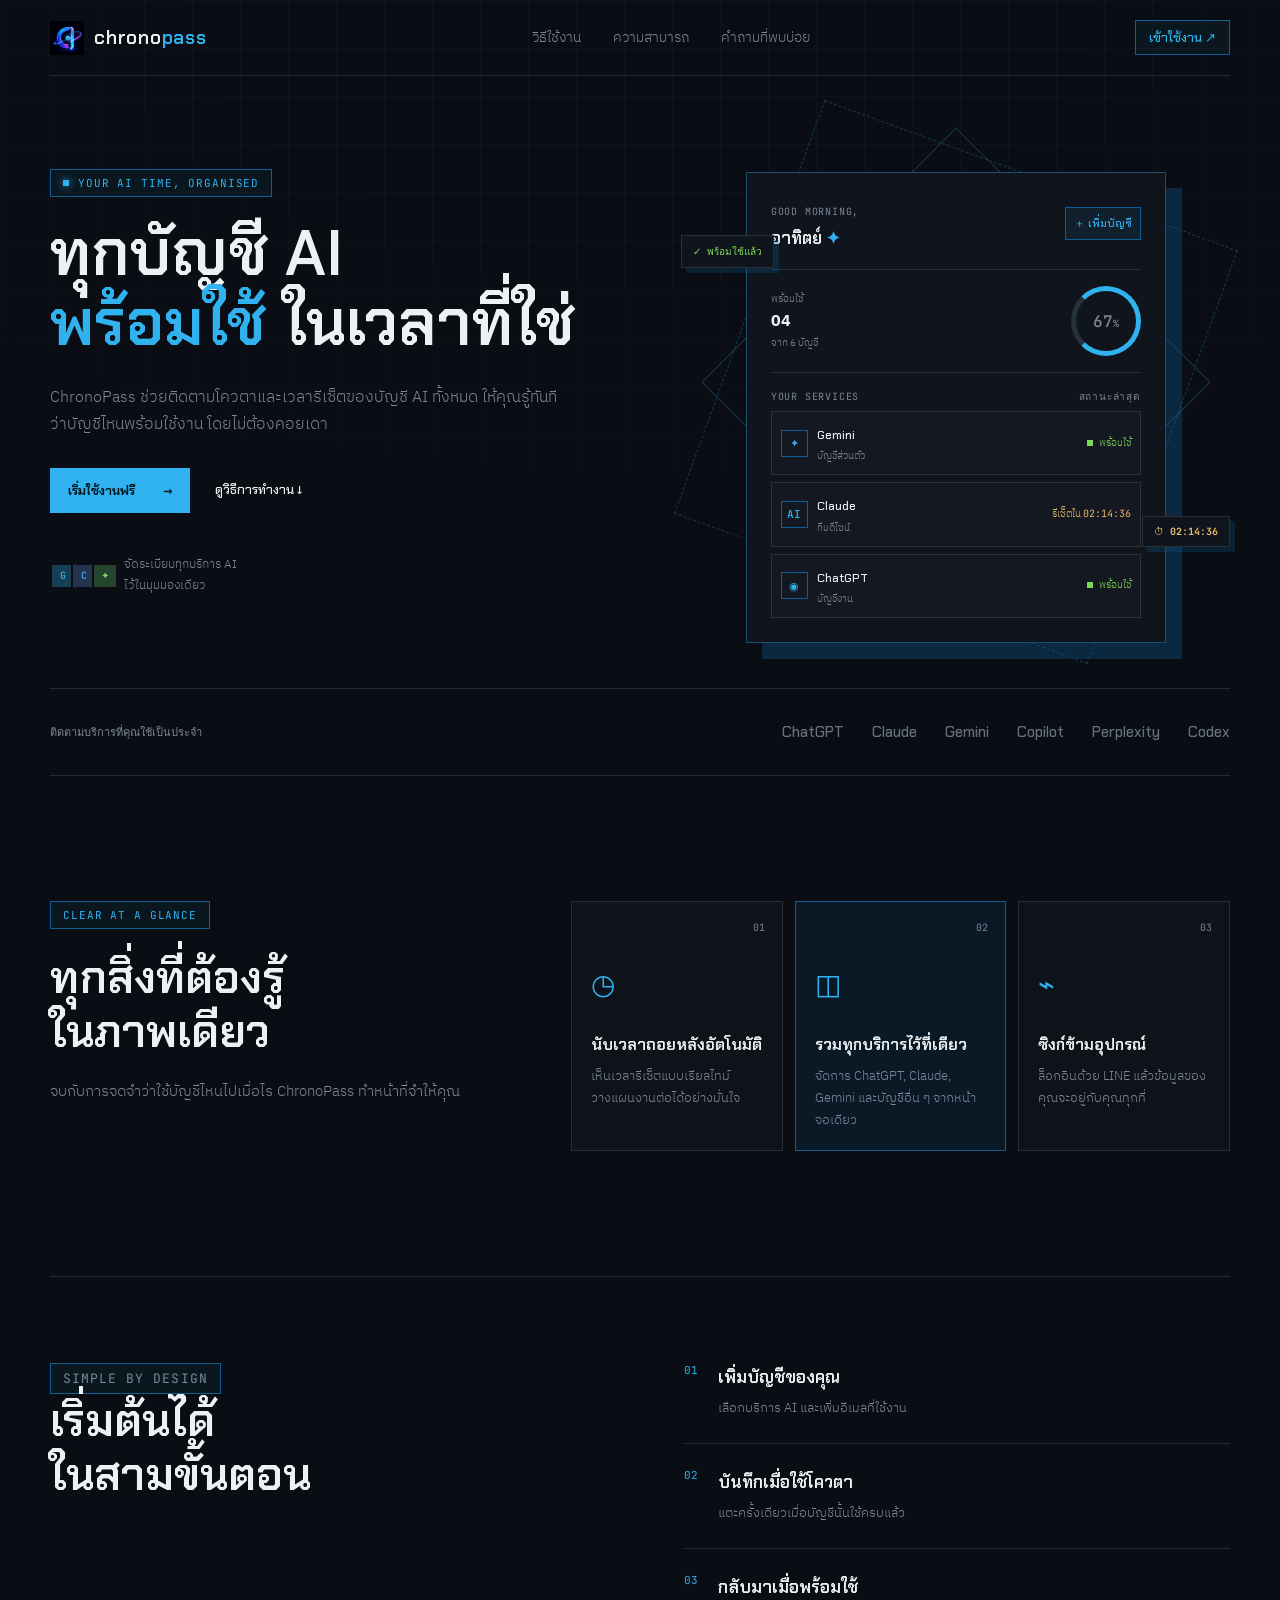
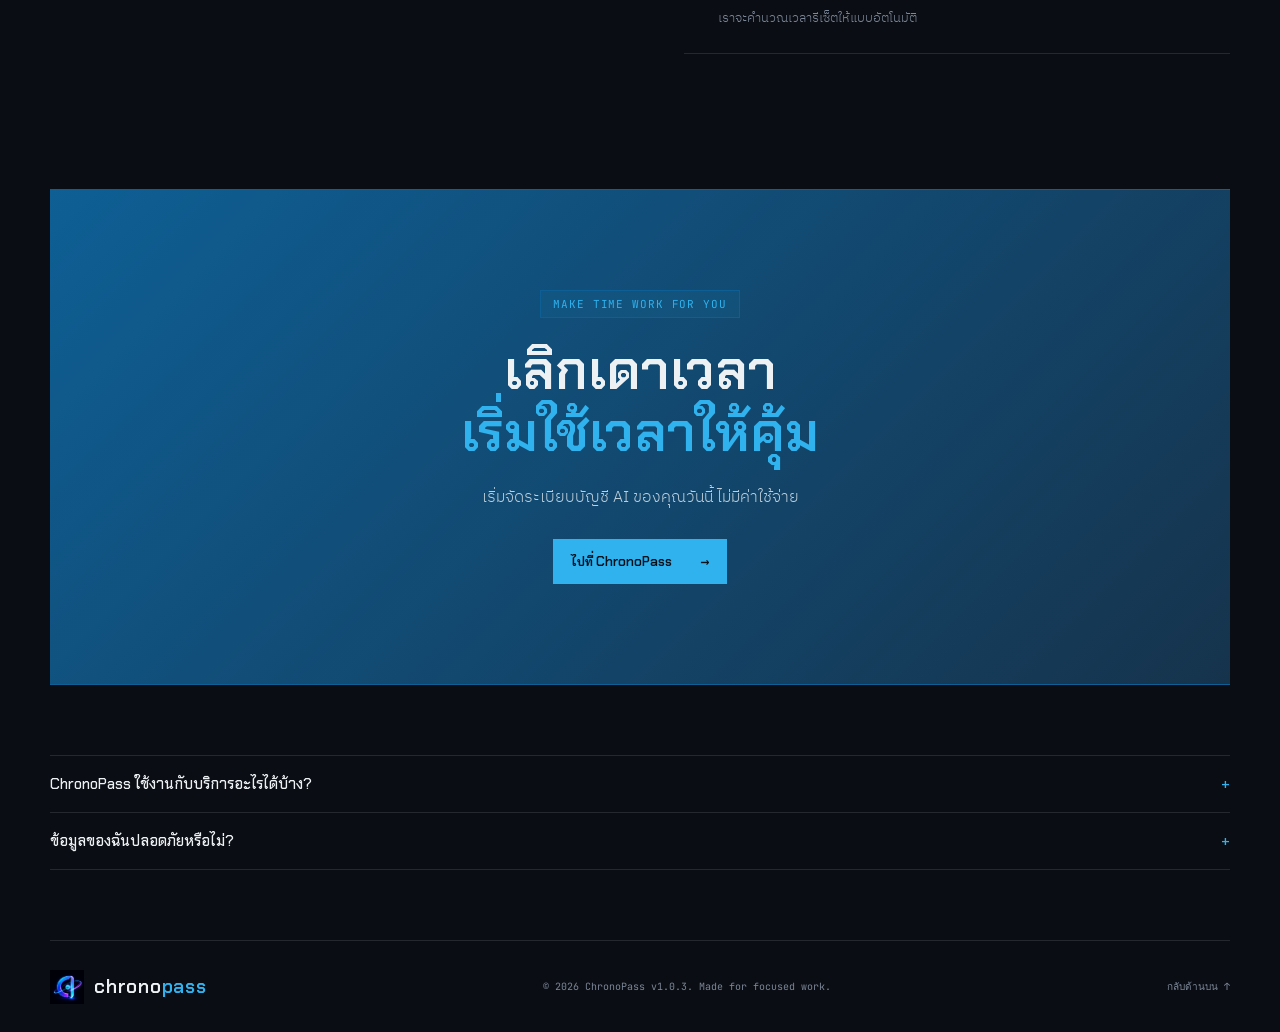
==== index.html @ ab57af37 "v1.0.3" ====
<!doctype html>
<html lang="th">
  <head>
    <meta charset="utf-8" />
    <meta name="viewport" content="width=device-width, initial-scale=1" />
    <meta
      name="description"
      content="ChronoPass — ผู้ช่วยจัดการเวลาพร้อมใช้ของบัญชี AI ทุกบัญชี"
    />
    <title>ChronoPass — ทุกช่วงเวลาที่พร้อมใช้</title>
    <link rel="preconnect" href="https://fonts.googleapis.com" />
    <link rel="preconnect" href="https://fonts.gstatic.com" crossorigin />
    <link
      href="https://fonts.googleapis.com/css2?family=Chakra+Petch:wght@400;500;600;700&family=IBM+Plex+Sans+Thai:wght@300;400;500;600&family=JetBrains+Mono:wght@400;500&display=swap"
      rel="stylesheet"
    />
    <link rel="stylesheet" href="assets/css/landing.css" />
  </head>
  <body>
    <div class="grid-bg"></div>
    <header class="nav container">
      <a class="brand" href="#top" aria-label="ChronoPass home">
        <img
          src="assets/images/Chronopass.png"
          alt=""
          width="34"
          height="34"
          style="object-fit: contain"
        />
        <span>chrono<span>pass</span></span></a
      >
      <nav aria-label="เมนูหลัก">
        <a href="#how-it-works">วิธีใช้งาน</a><a href="#features">ความสามารถ</a
        ><a href="#faq">คำถามที่พบบ่อย</a>
      </nav>
      <a class="nav-cta" href="home.html">เข้าใช้งาน <span>↗</span></a>
    </header>
    <main id="top">
      <section class="hero container">
        <div class="hero-copy">
          <div class="eyebrow">
            <span class="pulse"></span> YOUR AI TIME, ORGANISED
          </div>
          <h1>ทุกบัญชี AI<br /><em>พร้อมใช้</em> ในเวลาที่ใช่</h1>
          <p>
            ChronoPass ช่วยติดตามโควตาและเวลารีเซ็ตของบัญชี AI ทั้งหมด
            ให้คุณรู้ทันทีว่าบัญชีไหนพร้อมใช้งาน โดยไม่ต้องคอยเดา
          </p>
          <div class="hero-actions">
            <a class="button primary-button" href="home.html"
              >เริ่มใช้งานฟรี <span>→</span></a
            ><a class="text-link" href="#how-it-works"
              >ดูวิธีการทำงาน <span>↓</span></a
            >
          </div>
          <div class="trust">
            <div class="avatars"><b>G</b><b>C</b><b>✦</b></div>
            <span>จัดระเบียบทุกบริการ AI<br />ไว้ในมุมมองเดียว</span>
          </div>
        </div>
        <div class="hero-visual" aria-label="ตัวอย่างแดชบอร์ด ChronoPass">
          <div class="orbit orbit-one"></div>
          <div class="orbit orbit-two"></div>
          <div class="dashboard-card">
            <div class="card-top">
              <div>
                <small>GOOD MORNING,</small
                ><strong>อาทิตย์ <span>✦</span></strong>
              </div>
              <button>＋ เพิ่มบัญชี</button>
            </div>
            <div class="overview">
              <div>
                <span>พร้อมใช้</span><b>04</b><small>จาก 6 บัญชี</small>
              </div>
              <div class="ring">
                <span>67<small>%</small></span>
              </div>
            </div>
            <div class="dashboard-label">
              <span>YOUR SERVICES</span><span>สถานะล่าสุด</span>
            </div>
            <div class="service-row ready">
              <div class="service-icon gemini">✦</div>
              <div><b>Gemini</b><small>บัญชีส่วนตัว</small></div>
              <div class="status"><i></i> พร้อมใช้</div>
            </div>
            <div class="service-row waiting">
              <div class="service-icon claude">AI</div>
              <div><b>Claude</b><small>ทีมดีไซน์</small></div>
              <div class="timer">รีเซ็ตใน <b>02:14:36</b></div>
            </div>
            <div class="service-row ready">
              <div class="service-icon chatgpt">◉</div>
              <div><b>ChatGPT</b><small>บัญชีงาน</small></div>
              <div class="status"><i></i> พร้อมใช้</div>
            </div>
          </div>
          <div class="float-tag tag-one"><span>✓</span> พร้อมใช้แล้ว</div>
          <div class="float-tag tag-two">⏱ <b>02:14:36</b></div>
        </div>
      </section>
      <section class="logos container">
        <p>ติดตามบริการที่คุณใช้เป็นประจำ</p>
        <div>
          <span>ChatGPT</span><span>Claude</span><span>Gemini</span
          ><span>Copilot</span><span>Perplexity</span><span>Codex</span>
        </div>
      </section>
      <section class="section container" id="features">
        <div class="section-heading">
          <p class="eyebrow">CLEAR AT A GLANCE</p>
          <h2>ทุกสิ่งที่ต้องรู้<br />ในภาพเดียว</h2>
          <p>
            จบกับการจดจำว่าใช้บัญชีไหนไปเมื่อไร ChronoPass ทำหน้าที่จำให้คุณ
          </p>
        </div>
        <div class="feature-grid">
          <article>
            <span class="feature-number">01</span>
            <div class="feature-icon">◷</div>
            <h3>นับเวลาถอยหลังอัตโนมัติ</h3>
            <p>เห็นเวลารีเซ็ตแบบเรียลไทม์ วางแผนงานต่อได้อย่างมั่นใจ</p>
          </article>
          <article>
            <span class="feature-number">02</span>
            <div class="feature-icon">◫</div>
            <h3>รวมทุกบริการไว้ที่เดียว</h3>
            <p>จัดการ ChatGPT, Claude, Gemini และบัญชีอื่น ๆ จากหน้าจอเดียว</p>
          </article>
          <article>
            <span class="feature-number">03</span>
            <div class="feature-icon">⌁</div>
            <h3>ซิงก์ข้ามอุปกรณ์</h3>
            <p>ล็อกอินด้วย LINE แล้วข้อมูลของคุณจะอยู่กับคุณทุกที่</p>
          </article>
        </div>
      </section>
      <section class="steps container" id="how-it-works">
        <div class="steps-intro">
          <p class="eyebrow">SIMPLE BY DESIGN</p>
          <h2>เริ่มต้นได้<br />ในสามขั้นตอน</h2>
        </div>
        <ol>
          <li>
            <span>01</span>
            <div>
              <h3>เพิ่มบัญชีของคุณ</h3>
              <p>เลือกบริการ AI และเพิ่มอีเมลที่ใช้งาน</p>
            </div>
          </li>
          <li>
            <span>02</span>
            <div>
              <h3>บันทึกเมื่อใช้โควตา</h3>
              <p>แตะครั้งเดียวเมื่อบัญชีนั้นใช้ครบแล้ว</p>
            </div>
          </li>
          <li>
            <span>03</span>
            <div>
              <h3>กลับมาเมื่อพร้อมใช้</h3>
              <p>เราจะคำนวณเวลารีเซ็ตให้แบบอัตโนมัติ</p>
            </div>
          </li>
        </ol>
      </section>
      <section class="closing container">
        <p class="eyebrow">MAKE TIME WORK FOR YOU</p>
        <h2>เลิกเดาเวลา<br /><em>เริ่มใช้เวลาให้คุ้ม</em></h2>
        <p>เริ่มจัดระเบียบบัญชี AI ของคุณวันนี้ ไม่มีค่าใช้จ่าย</p>
        <a class="button primary-button" href="home.html"
          >ไปที่ ChronoPass <span>→</span></a
        >
      </section>
      <section class="faq container" id="faq">
        <details>
          <summary>
            ChronoPass ใช้งานกับบริการอะไรได้บ้าง?<span>+</span>
          </summary>
          <p>
            รองรับ ChatGPT, Claude, Gemini, GitHub Copilot, Perplexity และ Codex
            โดยเริ่มเพิ่มบัญชีได้ทันทีจากแดชบอร์ด
          </p>
        </details>
        <details>
          <summary>ข้อมูลของฉันปลอดภัยหรือไม่?<span>+</span></summary>
          <p>
            ความปลอดภัยของข้อมูลผู้ใช้ ChronoPass
            ให้ความสำคัญกับความเป็นส่วนตัวของคุณเป็นอันดับแรก
            เราไม่บันทึกหรือเข้าถึงรหัสผ่านใดๆ ของคุณทั้งสิ้น
            ระบบจะทำการจัดเก็บเพียงข้อมูลบัญชีและสถานะการใช้งานที่จำเป็นสำหรับการคำนวณเวลารีเซ็ตเท่านั้น
            เพื่อความปลอดภัยสูงสุดของผู้ใช้งาน
          </p>
        </details>
      </section>
    </main>
    <footer class="container">
      <a class="brand" href="#top"
        ><img
          src="assets/images/Chronopass.png"
          alt=""
          width="34"
          height="34"
          style="object-fit: contain"
        /><span>chrono<span>pass</span></span></a
      >
      <p>© 2026 ChronoPass v1.0.3. Made for focused work.</p>
      <a href="#top">กลับด้านบน ↑</a>
    </footer>
    <script src="assets/js/landing.js"></script>
  </body>
</html>
---- assets/css/landing.css ----
:root {
  --bg: #0a0d13;
  --raised: #10141c;
  --blue: #2fb2ee;
  --blue-deep: #0e5f95;
  --ink: #eef1f4;
  --muted: #7c8798;
  --line: rgba(201, 211, 220, 0.14);
  --green: #7ed957;
}
* {
  box-sizing: border-box;
}
html {
  scroll-behavior: smooth;
}
body {
  margin: 0;
  background: var(--bg);
  color: var(--ink);
  font:
    300 16px/1.7 "IBM Plex Sans Thai",
    sans-serif;
  overflow-x: hidden;
}
a {
  color: inherit;
  text-decoration: none;
}
.container {
  width: min(1180px, calc(100% - 64px));
  margin: auto;
  position: relative;
  z-index: 1;
}
.grid-bg {
  position: fixed;
  inset: 0;
  z-index: 0;
  pointer-events: none;
  background-image:
    linear-gradient(rgba(201, 211, 220, 0.035) 1px, transparent 1px),
    linear-gradient(90deg, rgba(201, 211, 220, 0.035) 1px, transparent 1px);
  background-size: 48px 48px;
  mask-image: radial-gradient(
    ellipse 80% 60% at 50% 0%,
    #000 40%,
    transparent 100%
  );
}
.nav {
  height: 76px;
  display: flex;
  align-items: center;
  justify-content: space-between;
  border-bottom: 1px solid var(--line);
  z-index: 2;
}
.brand {
  display: flex;
  align-items: center;
  gap: 10px;
  font: 600 19px "Chakra Petch";
  letter-spacing: 0.04em;
}
.brand > span:last-child span {
  color: var(--blue);
}
.brand-mark {
  width: 30px;
  height: 30px;
  border: 1px solid var(--blue);
  display: flex;
  align-items: center;
  justify-content: center;
  gap: 3px;
}
.brand-mark i {
  width: 3px;
  height: 10px;
  background: var(--blue);
}
.brand-mark i:nth-child(2) {
  height: 17px;
}
.brand-mark i:nth-child(3) {
  height: 7px;
}
.nav nav {
  display: flex;
  gap: 32px;
}
.nav nav a {
  color: var(--muted);
  font-size: 14px;
}
.nav nav a:hover {
  color: var(--ink);
}
.nav-cta {
  border: 1px solid var(--blue-deep);
  padding: 8px 13px;
  color: var(--blue);
  font: 500 13px "Chakra Petch";
  background: rgba(47, 178, 238, 0.06);
}
.hero {
  min-height: 600px;
  display: grid;
  grid-template-columns: 1fr 0.96fr;
  gap: 60px;
  align-items: center;
  padding: 92px 0;
}
.eyebrow {
  display: inline-flex;
  gap: 9px;
  align-items: center;
  color: var(--blue);
  border: 1px solid var(--blue-deep);
  background: rgba(47, 178, 238, 0.06);
  padding: 6px 12px;
  margin: 0 0 22px;
  font: 400 11px "JetBrains Mono";
  letter-spacing: 0.08em;
}
.pulse {
  width: 6px;
  height: 6px;
  background: var(--blue);
  box-shadow: 0 0 8px var(--blue);
}
h1,
h2,
h3 {
  font-family: "Chakra Petch";
  font-weight: 600;
}
.hero h1 {
  font-size: clamp(40px, 5vw, 64px);
  line-height: 1.1;
  margin: 0;
}
.hero h1 em,
.closing h2 em {
  font-style: normal;
  color: var(--blue);
}
.hero-copy > p {
  max-width: 510px;
  color: var(--muted);
  margin: 24px 0 30px;
}
.hero-actions {
  display: flex;
  gap: 25px;
  align-items: center;
}
.button {
  display: inline-flex;
  gap: 28px;
  align-items: center;
  padding: 13px 17px;
  border: 1px solid var(--blue);
  background: var(--blue);
  color: #04121c;
  font: 600 13px "Chakra Petch";
}
.text-link {
  border-bottom: 1px solid var(--steel);
  padding-bottom: 2px;
  font: 500 13px "Chakra Petch";
}
.trust {
  display: flex;
  gap: 11px;
  align-items: center;
  margin-top: 42px;
  color: var(--muted);
  font-size: 12px;
}
.avatars {
  display: flex;
}
.avatars b {
  display: grid;
  place-items: center;
  width: 26px;
  height: 26px;
  margin-right: -5px;
  border: 2px solid var(--bg);
  background: #173e52;
  color: var(--blue);
  font: 500 10px "JetBrains Mono";
}
.avatars b:nth-child(2) {
  background: #24334e;
}
.avatars b:nth-child(3) {
  background: #24442d;
  color: var(--green);
}
.hero-visual {
  position: relative;
  height: 420px;
  display: grid;
  place-items: center;
}
.dashboard-card {
  position: relative;
  z-index: 2;
  width: min(420px, 95%);
  padding: 24px;
  background: var(--raised);
  border: 1px solid rgba(47, 178, 238, 0.38);
  box-shadow: 16px 16px 0 rgba(14, 95, 149, 0.35);
}
.card-top,
.overview,
.dashboard-label {
  display: flex;
  justify-content: space-between;
  align-items: center;
}
.card-top small,
.dashboard-label {
  font: 400 10px "JetBrains Mono";
  letter-spacing: 0.08em;
  color: var(--muted);
}
.card-top strong {
  display: block;
  margin-top: 3px;
  font: 600 17px "Chakra Petch";
}
.card-top strong span {
  color: var(--blue);
}
.card-top button {
  border: 1px solid var(--blue-deep);
  background: rgba(47, 178, 238, 0.08);
  color: var(--blue);
  padding: 8px;
  font: 500 11px "Chakra Petch";
}
.overview {
  border-top: 1px solid var(--line);
  border-bottom: 1px solid var(--line);
  margin: 20px 0 16px;
  padding: 16px 0;
}
.overview span,
.overview small,
.service-row small {
  display: block;
  color: var(--muted);
  font-size: 10px;
}
.overview > b {
  font: 600 43px/1 "Chakra Petch";
  color: var(--blue);
}
.ring {
  display: grid;
  place-items: center;
  width: 70px;
  height: 70px;
  border: 5px solid var(--blue);
  border-left-color: #26313e;
  border-radius: 50%;
}
.ring span {
  font: 500 16px "JetBrains Mono";
}
.ring small {
  display: inline;
}
.service-row {
  display: grid;
  grid-template-columns: 28px 1fr auto;
  gap: 8px;
  align-items: center;
  padding: 9px;
  margin-top: 7px;
  border: 1px solid var(--line);
  background: rgba(255, 255, 255, 0.015);
}
.service-row b {
  font: 500 12px "Chakra Petch";
}
.service-icon {
  display: grid;
  place-items: center;
  width: 27px;
  height: 27px;
  border: 1px solid var(--blue-deep);
  color: var(--blue);
  font: 500 11px "JetBrains Mono";
}
.status,
.timer {
  font-size: 10px;
  color: var(--green);
}
.status i {
  display: inline-block;
  width: 6px;
  height: 6px;
  margin-right: 4px;
  background: var(--green);
}
.timer {
  color: #e7bb6b;
}
.timer b {
  font: 400 10px "JetBrains Mono";
}
.orbit {
  position: absolute;
  width: 360px;
  height: 360px;
  border: 1px solid rgba(47, 178, 238, 0.28);
  z-index: 1;
}
.orbit-one {
  transform: rotate(45deg);
}
.orbit-two {
  width: 440px;
  height: 440px;
  border-style: dashed;
  transform: rotate(20deg);
}
.float-tag {
  position: absolute;
  z-index: 3;
  padding: 8px 11px;
  border: 1px solid var(--line);
  background: var(--raised);
  box-shadow: 5px 5px 0 rgba(14, 95, 149, 0.25);
  font: 400 10px "JetBrains Mono";
}
.tag-one {
  top: 63px;
  left: 0;
  color: var(--green);
}
.tag-two {
  right: 0;
  bottom: 45px;
  color: #e7bb6b;
}
.logos {
  display: flex;
  justify-content: space-between;
  align-items: center;
  border-top: 1px solid var(--line);
  border-bottom: 1px solid var(--line);
  padding: 23px 0;
}
.logos p {
  font: 400 11px "JetBrains Mono";
  color: var(--muted);
}
.logos div {
  display: flex;
  gap: 28px;
}
.logos span {
  font: 500 15px "Chakra Petch";
  color: #657181;
}
.section {
  display: grid;
  grid-template-columns: 0.8fr 1.2fr;
  gap: 82px;
  padding: 125px 0;
}
.section-heading h2,
.steps h2 {
  font-size: 45px;
  line-height: 1.2;
  margin: 0;
}
.section-heading > p:last-child {
  margin-top: 20px;
  color: var(--muted);
  font-size: 15px;
}
.feature-grid {
  display: grid;
  grid-template-columns: repeat(3, 1fr);
  gap: 12px;
}
.feature-grid article {
  position: relative;
  min-height: 245px;
  padding: 19px;
  border: 1px solid var(--line);
  background: rgba(16, 20, 28, 0.75);
}
.feature-grid article:nth-child(2) {
  border-color: var(--blue-deep);
  background: rgba(14, 95, 149, 0.15);
}
.feature-number {
  position: absolute;
  right: 17px;
  color: var(--muted);
  font: 400 10px "JetBrains Mono";
}
.feature-icon {
  margin-top: 42px;
  color: var(--blue);
  font-size: 28px;
}
.feature-grid h3 {
  margin: 20px 0 7px;
  font-size: 16px;
}
.feature-grid p,
.steps p {
  margin: 0;
  color: var(--muted);
  font-size: 13px;
}
.steps {
  display: grid;
  grid-template-columns: 1fr 1fr;
  gap: 88px;
  border-top: 1px solid var(--line);
  padding: 86px 0;
}
.steps ol {
  list-style: none;
  margin: 0;
  padding: 0;
}
.steps li {
  display: flex;
  gap: 20px;
  border-bottom: 1px solid var(--line);
  padding-bottom: 24px;
  margin-bottom: 24px;
}
.steps li > span {
  color: var(--blue);
  font: 400 11px "JetBrains Mono";
}
.steps h3 {
  margin: 0 0 5px;
  font-size: 17px;
}
.closing {
  margin-top: 25px;
  padding: 100px 20px;
  text-align: center;
  background: linear-gradient(135deg, #0e5f95, #16334c);
  border-block: 1px solid var(--blue-deep);
}
.closing .eyebrow {
  justify-content: center;
}
.closing h2 {
  margin: 0;
  font-size: 54px;
  line-height: 1.15;
}
.closing > p:not(.eyebrow) {
  margin: 20px 0 28px;
  color: #bdcfdb;
}
.faq {
  padding: 70px 0;
}
.faq details {
  border-top: 1px solid var(--line);
  padding: 18px 0;
}
.faq details:last-child {
  border-bottom: 1px solid var(--line);
}
.faq summary {
  display: flex;
  justify-content: space-between;
  cursor: pointer;
  list-style: none;
  font: 500 15px "Chakra Petch";
}
.faq summary span {
  color: var(--blue);
}
.faq details p {
  max-width: 680px;
  color: var(--muted);
  font-size: 14px;
}
footer {
  position: relative;
  z-index: 1;
  display: flex;
  justify-content: space-between;
  align-items: center;
  min-height: 92px;
  border-top: 1px solid var(--line);
}
footer p,
footer > a:last-child {
  color: var(--muted);
  font: 400 10px "JetBrains Mono";
}
@media (max-width: 800px) {
  .container {
    width: min(100% - 40px, 600px);
  }
  .nav {
    height: 68px;
  }
  .nav nav {
    display: none;
  }
  .hero {
    grid-template-columns: 1fr;
    gap: 34px;
    padding: 64px 0 44px;
  }
  .hero-visual {
    height: 380px;
  }
  .orbit-two {
    width: 380px;
    height: 380px;
  }
  .logos {
    display: block;
  }
  .logos div {
    flex-wrap: wrap;
    gap: 9px 20px;
  }
  .section,
  .steps {
    grid-template-columns: 1fr;
    gap: 36px;
    padding: 75px 0;
  }
  .feature-grid {
    grid-template-columns: 1fr;
  }
  .feature-grid article {
    min-height: 180px;
  }
  .feature-icon {
    margin-top: 18px;
  }
  .closing {
    padding: 74px 20px;
  }
  .closing h2 {
    font-size: 42px;
  }
  footer {
    align-items: flex-start;
    flex-wrap: wrap;
    gap: 15px;
    padding: 25px 0;
  }
}
@media (max-width: 400px) {
  .hero h1 {
    font-size: 40px;
  }
  .hero-visual {
    height: 340px;
  }
  .orbit {
    width: 295px;
    height: 295px;
  }
  .orbit-two {
    width: 340px;
    height: 340px;
  }
  .dashboard-card {
    padding: 15px;
  }
  .timer {
    display: none;
  }
}
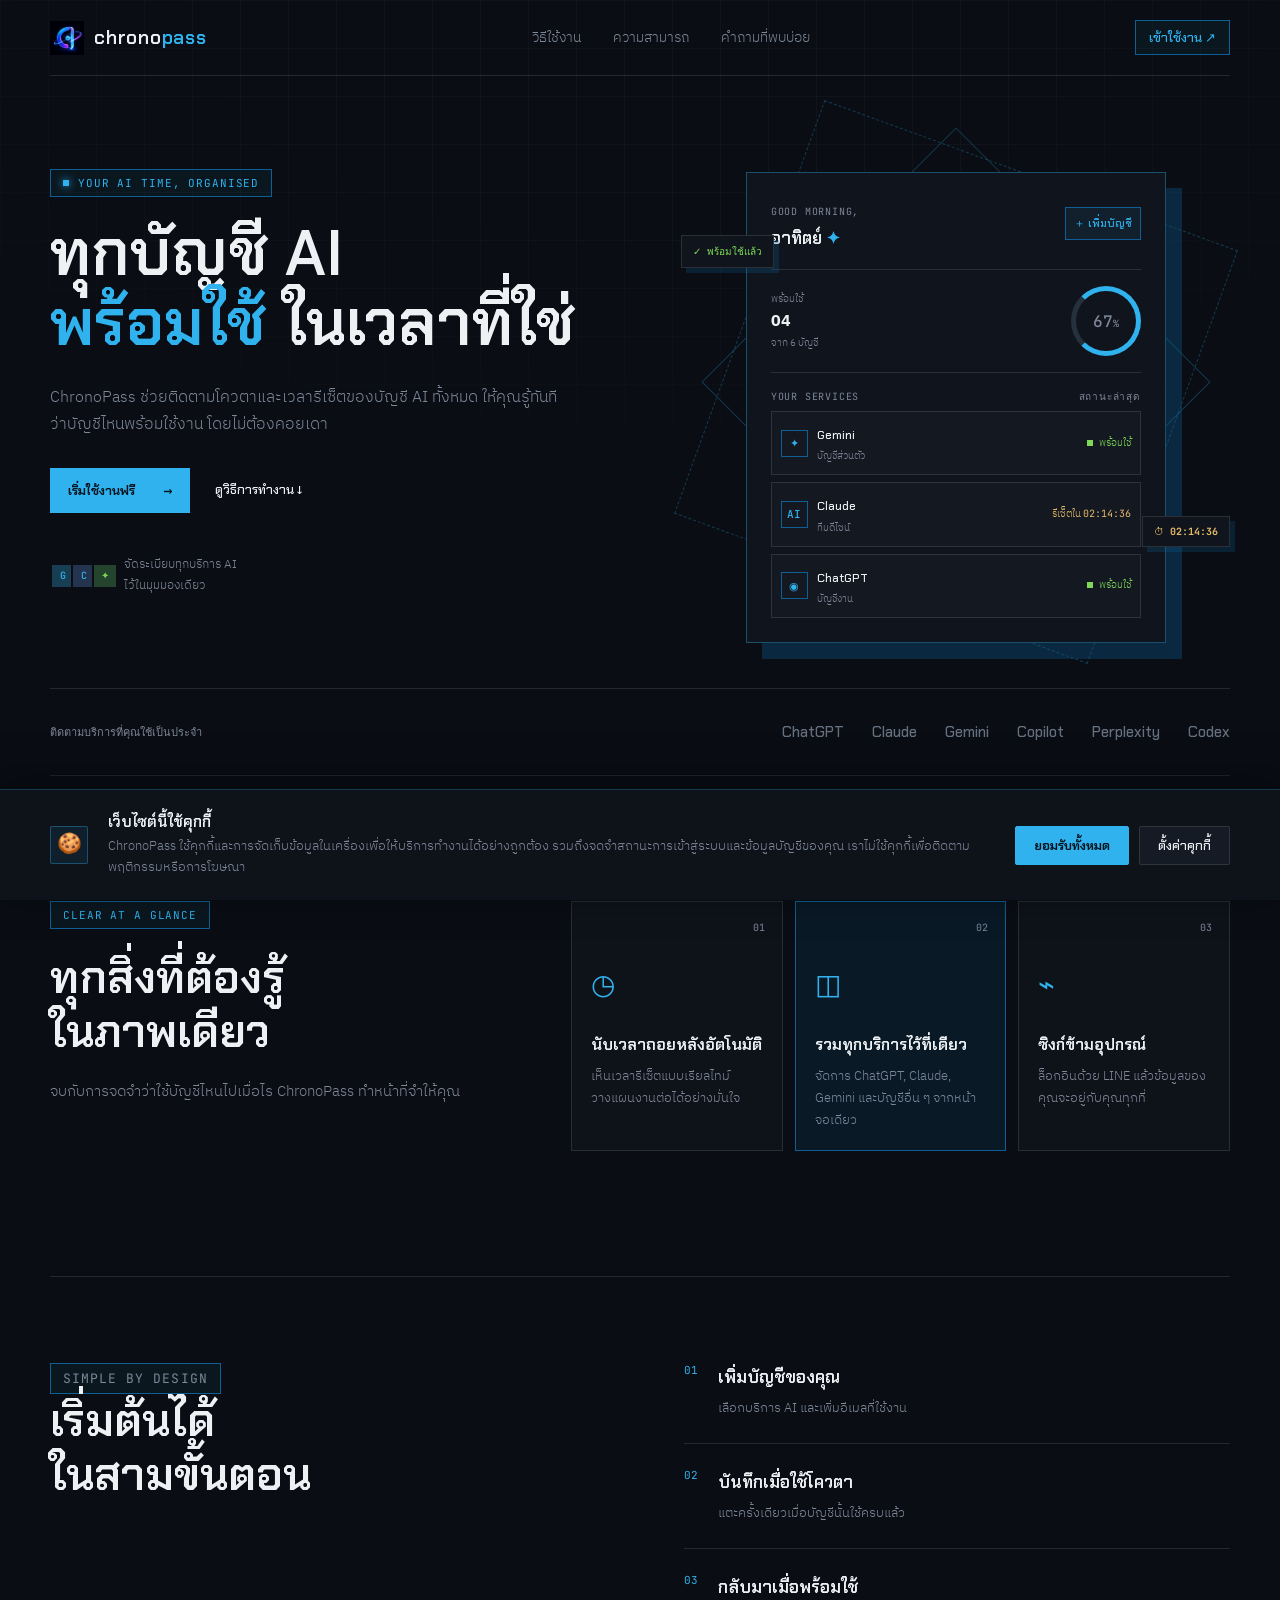
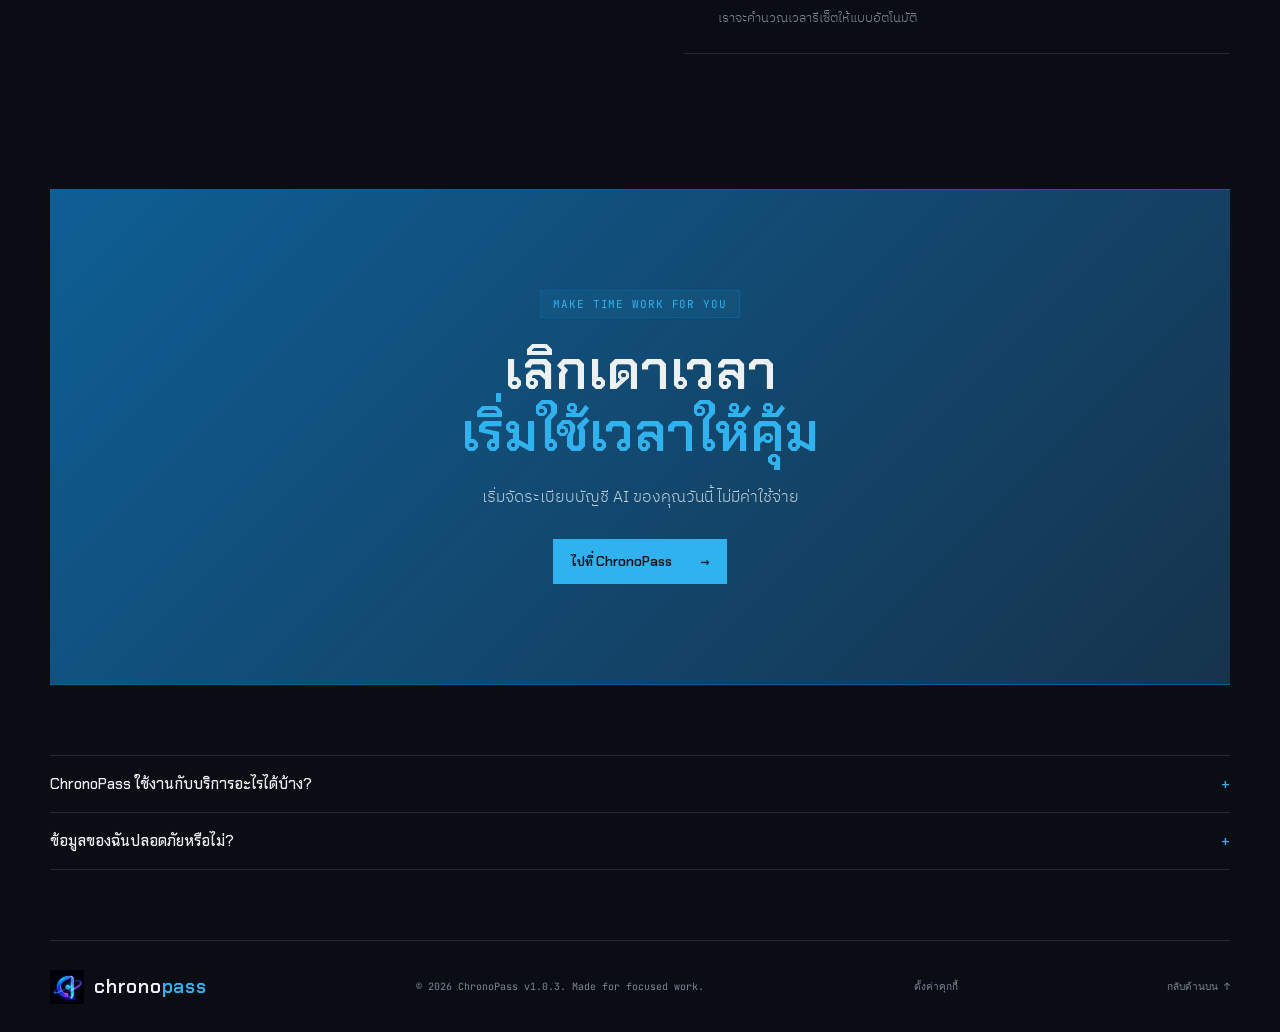
==== commit debde100: "v1.0.3(3)" ====
--- a/index.html
+++ b/index.html
@@ -15,6 +15,7 @@
       rel="stylesheet"
     />
     <link rel="stylesheet" href="assets/css/landing.css" />
+    <link rel="stylesheet" href="assets/css/cookie-consent.css" />
   </head>
   <body>
     <div class="grid-bg"></div>
@@ -206,8 +207,10 @@
         /><span>chrono<span>pass</span></span></a
       >
       <p>© 2026 ChronoPass v1.0.3. Made for focused work.</p>
+      <a class="cookie-settings-link" href="javascript:void(0)" onclick="openCookieSettings()">ตั้งค่าคุกกี้</a>
       <a href="#top">กลับด้านบน ↑</a>
     </footer>
+    <script src="assets/js/cookie-consent.js"></script>
     <script src="assets/js/landing.js"></script>
   </body>
 </html>
--- a/assets/css/cookie-consent.css
+++ b/assets/css/cookie-consent.css
@@ -0,0 +1,365 @@
+/* ============================================
+   ChronoPass — Cookie Consent Banner & Modal
+   PDPA Compliance
+   ============================================ */
+
+/* ---- Banner (fixed bottom bar) ---- */
+.cookie-banner {
+  position: fixed;
+  bottom: 0;
+  left: 0;
+  right: 0;
+  z-index: 9000;
+  padding: 22px 28px;
+  background: rgba(16, 20, 28, 0.92);
+  backdrop-filter: blur(18px);
+  -webkit-backdrop-filter: blur(18px);
+  border-top: 1px solid rgba(47, 178, 238, 0.25);
+  box-shadow: 0 -8px 32px rgba(4, 7, 12, 0.6);
+  transform: translateY(100%);
+  opacity: 0;
+  transition:
+    transform 0.45s cubic-bezier(0.22, 1, 0.36, 1),
+    opacity 0.35s ease;
+  pointer-events: none;
+}
+
+.cookie-banner.visible {
+  transform: translateY(0);
+  opacity: 1;
+  pointer-events: auto;
+}
+
+.cookie-banner-inner {
+  display: flex;
+  align-items: center;
+  gap: 20px;
+  max-width: 1180px;
+  margin: 0 auto;
+}
+
+.cookie-banner-icon {
+  flex-shrink: 0;
+  width: 38px;
+  height: 38px;
+  display: grid;
+  place-items: center;
+  border: 1px solid rgba(47, 178, 238, 0.35);
+  background: rgba(47, 178, 238, 0.08);
+  color: var(--blue, #2fb2ee);
+  font-size: 20px;
+  border-radius: 2px;
+}
+
+.cookie-banner-text {
+  flex: 1;
+  min-width: 0;
+}
+
+.cookie-banner-text h3 {
+  margin: 0 0 4px;
+  font: 600 15px "Chakra Petch", sans-serif;
+  color: var(--ink, #eef1f4);
+}
+
+.cookie-banner-text p {
+  margin: 0;
+  color: var(--muted, #7c8798);
+  font-size: 13px;
+  line-height: 1.6;
+}
+
+.cookie-banner-actions {
+  display: flex;
+  gap: 10px;
+  flex-shrink: 0;
+}
+
+.cookie-btn {
+  padding: 10px 18px;
+  border: 1px solid var(--line, rgba(201, 211, 220, 0.14));
+  background: var(--raised-2, #151b25);
+  color: var(--ink, #eef1f4);
+  border-radius: 2px;
+  cursor: pointer;
+  font: 500 13px "Chakra Petch", sans-serif;
+  transition: 0.2s;
+  white-space: nowrap;
+}
+
+.cookie-btn:hover {
+  border-color: var(--blue, #2fb2ee);
+  color: var(--blue, #2fb2ee);
+  transform: translateY(-1px);
+}
+
+.cookie-btn-accept {
+  color: #04121c;
+  background: var(--blue, #2fb2ee);
+  border-color: var(--blue, #2fb2ee);
+  font-weight: 600;
+}
+
+.cookie-btn-accept:hover {
+  background: #61c6f4;
+  color: #04121c;
+}
+
+/* ---- Settings Modal ---- */
+.cookie-modal-overlay {
+  position: fixed;
+  inset: 0;
+  z-index: 9100;
+  display: grid;
+  place-items: center;
+  opacity: 0;
+  pointer-events: none;
+  transition: opacity 0.3s ease;
+}
+
+.cookie-modal-overlay.visible {
+  opacity: 1;
+  pointer-events: auto;
+}
+
+.cookie-modal-backdrop {
+  position: absolute;
+  inset: 0;
+  background: rgba(4, 7, 12, 0.82);
+  backdrop-filter: blur(6px);
+  -webkit-backdrop-filter: blur(6px);
+}
+
+.cookie-modal {
+  position: relative;
+  width: min(92vw, 540px);
+  max-height: 85vh;
+  overflow-y: auto;
+  padding: 28px;
+  background: var(--raised, #10141c);
+  border: 1px solid var(--blue-deep, #0e5f95);
+  box-shadow: 14px 14px 0 rgba(14, 95, 149, 0.3);
+  border-radius: 2px;
+  transform: translateY(20px);
+  transition: transform 0.35s cubic-bezier(0.22, 1, 0.36, 1);
+}
+
+.cookie-modal-overlay.visible .cookie-modal {
+  transform: translateY(0);
+}
+
+.cookie-modal-header {
+  display: flex;
+  justify-content: space-between;
+  align-items: center;
+  margin-bottom: 20px;
+}
+
+.cookie-modal-header h2 {
+  margin: 0;
+  font: 600 20px "Chakra Petch", sans-serif;
+  color: var(--ink, #eef1f4);
+}
+
+.cookie-modal-close {
+  width: 34px;
+  height: 34px;
+  padding: 0;
+  border: 1px solid var(--line, rgba(201, 211, 220, 0.14));
+  background: transparent;
+  color: var(--muted, #7c8798);
+  font-size: 20px;
+  cursor: pointer;
+  border-radius: 2px;
+  transition: 0.2s;
+  display: grid;
+  place-items: center;
+}
+
+.cookie-modal-close:hover {
+  border-color: var(--blue, #2fb2ee);
+  color: var(--blue, #2fb2ee);
+}
+
+.cookie-modal-intro {
+  margin: 0 0 22px;
+  color: var(--muted, #7c8798);
+  font-size: 13px;
+  line-height: 1.7;
+}
+
+/* ---- Category items ---- */
+.cookie-category {
+  padding: 18px 16px;
+  border: 1px solid var(--line, rgba(201, 211, 220, 0.14));
+  background: rgba(255, 255, 255, 0.015);
+  margin-bottom: 10px;
+  transition: border-color 0.2s;
+}
+
+.cookie-category:hover {
+  border-color: rgba(47, 178, 238, 0.35);
+}
+
+.cookie-category-header {
+  display: flex;
+  justify-content: space-between;
+  align-items: center;
+  gap: 14px;
+}
+
+.cookie-category-info {
+  flex: 1;
+  min-width: 0;
+}
+
+.cookie-category-info h4 {
+  margin: 0 0 3px;
+  font: 500 14px "Chakra Petch", sans-serif;
+  color: var(--ink, #eef1f4);
+}
+
+.cookie-category-info p {
+  margin: 0;
+  color: var(--muted, #7c8798);
+  font-size: 12px;
+  line-height: 1.55;
+}
+
+.cookie-category-badge {
+  flex-shrink: 0;
+  padding: 4px 9px;
+  border: 1px solid rgba(126, 217, 87, 0.4);
+  color: var(--green, #7ed957);
+  background: rgba(126, 217, 87, 0.07);
+  font: 400 10px "JetBrains Mono", monospace;
+  letter-spacing: 0.04em;
+  white-space: nowrap;
+}
+
+/* ---- Toggle switch ---- */
+.cookie-toggle {
+  position: relative;
+  flex-shrink: 0;
+  width: 44px;
+  height: 24px;
+}
+
+.cookie-toggle input {
+  opacity: 0;
+  width: 0;
+  height: 0;
+  position: absolute;
+}
+
+.cookie-toggle-track {
+  position: absolute;
+  inset: 0;
+  background: rgba(201, 211, 220, 0.14);
+  border: 1px solid rgba(201, 211, 220, 0.2);
+  border-radius: 12px;
+  cursor: pointer;
+  transition: 0.25s;
+}
+
+.cookie-toggle-track::after {
+  content: "";
+  position: absolute;
+  top: 3px;
+  left: 3px;
+  width: 16px;
+  height: 16px;
+  background: var(--muted, #7c8798);
+  border-radius: 50%;
+  transition: 0.25s;
+}
+
+.cookie-toggle input:checked + .cookie-toggle-track {
+  background: rgba(47, 178, 238, 0.2);
+  border-color: var(--blue, #2fb2ee);
+}
+
+.cookie-toggle input:checked + .cookie-toggle-track::after {
+  transform: translateX(20px);
+  background: var(--blue, #2fb2ee);
+}
+
+/* ---- Data table within category ---- */
+.cookie-data-list {
+  margin: 12px 0 0;
+  padding: 0;
+  list-style: none;
+}
+
+.cookie-data-list li {
+  display: flex;
+  justify-content: space-between;
+  gap: 8px;
+  padding: 6px 0;
+  border-bottom: 1px solid rgba(201, 211, 220, 0.06);
+  font-size: 11px;
+  color: var(--muted, #7c8798);
+}
+
+.cookie-data-list li:last-child {
+  border-bottom: none;
+}
+
+.cookie-data-key {
+  font-family: "JetBrains Mono", monospace;
+  color: var(--blue, #2fb2ee);
+  word-break: break-all;
+}
+
+/* ---- Modal actions ---- */
+.cookie-modal-actions {
+  display: flex;
+  justify-content: flex-end;
+  gap: 10px;
+  margin-top: 22px;
+}
+
+/* ---- Footer cookie link ---- */
+.cookie-settings-link {
+  cursor: pointer;
+  color: var(--muted, #7c8798);
+  font: 400 10px "JetBrains Mono", monospace;
+  text-decoration: none;
+  border-bottom: 1px solid transparent;
+  transition: 0.2s;
+}
+
+.cookie-settings-link:hover {
+  color: var(--blue, #2fb2ee);
+  border-bottom-color: var(--blue, #2fb2ee);
+}
+
+/* ---- Responsive ---- */
+@media (max-width: 700px) {
+  .cookie-banner {
+    padding: 18px 20px;
+  }
+
+  .cookie-banner-inner {
+    flex-direction: column;
+    align-items: stretch;
+    gap: 14px;
+  }
+
+  .cookie-banner-icon {
+    display: none;
+  }
+
+  .cookie-banner-actions {
+    flex-direction: column;
+  }
+
+  .cookie-btn {
+    text-align: center;
+    padding: 12px 18px;
+  }
+
+  .cookie-modal {
+    padding: 22px 18px;
+  }
+}
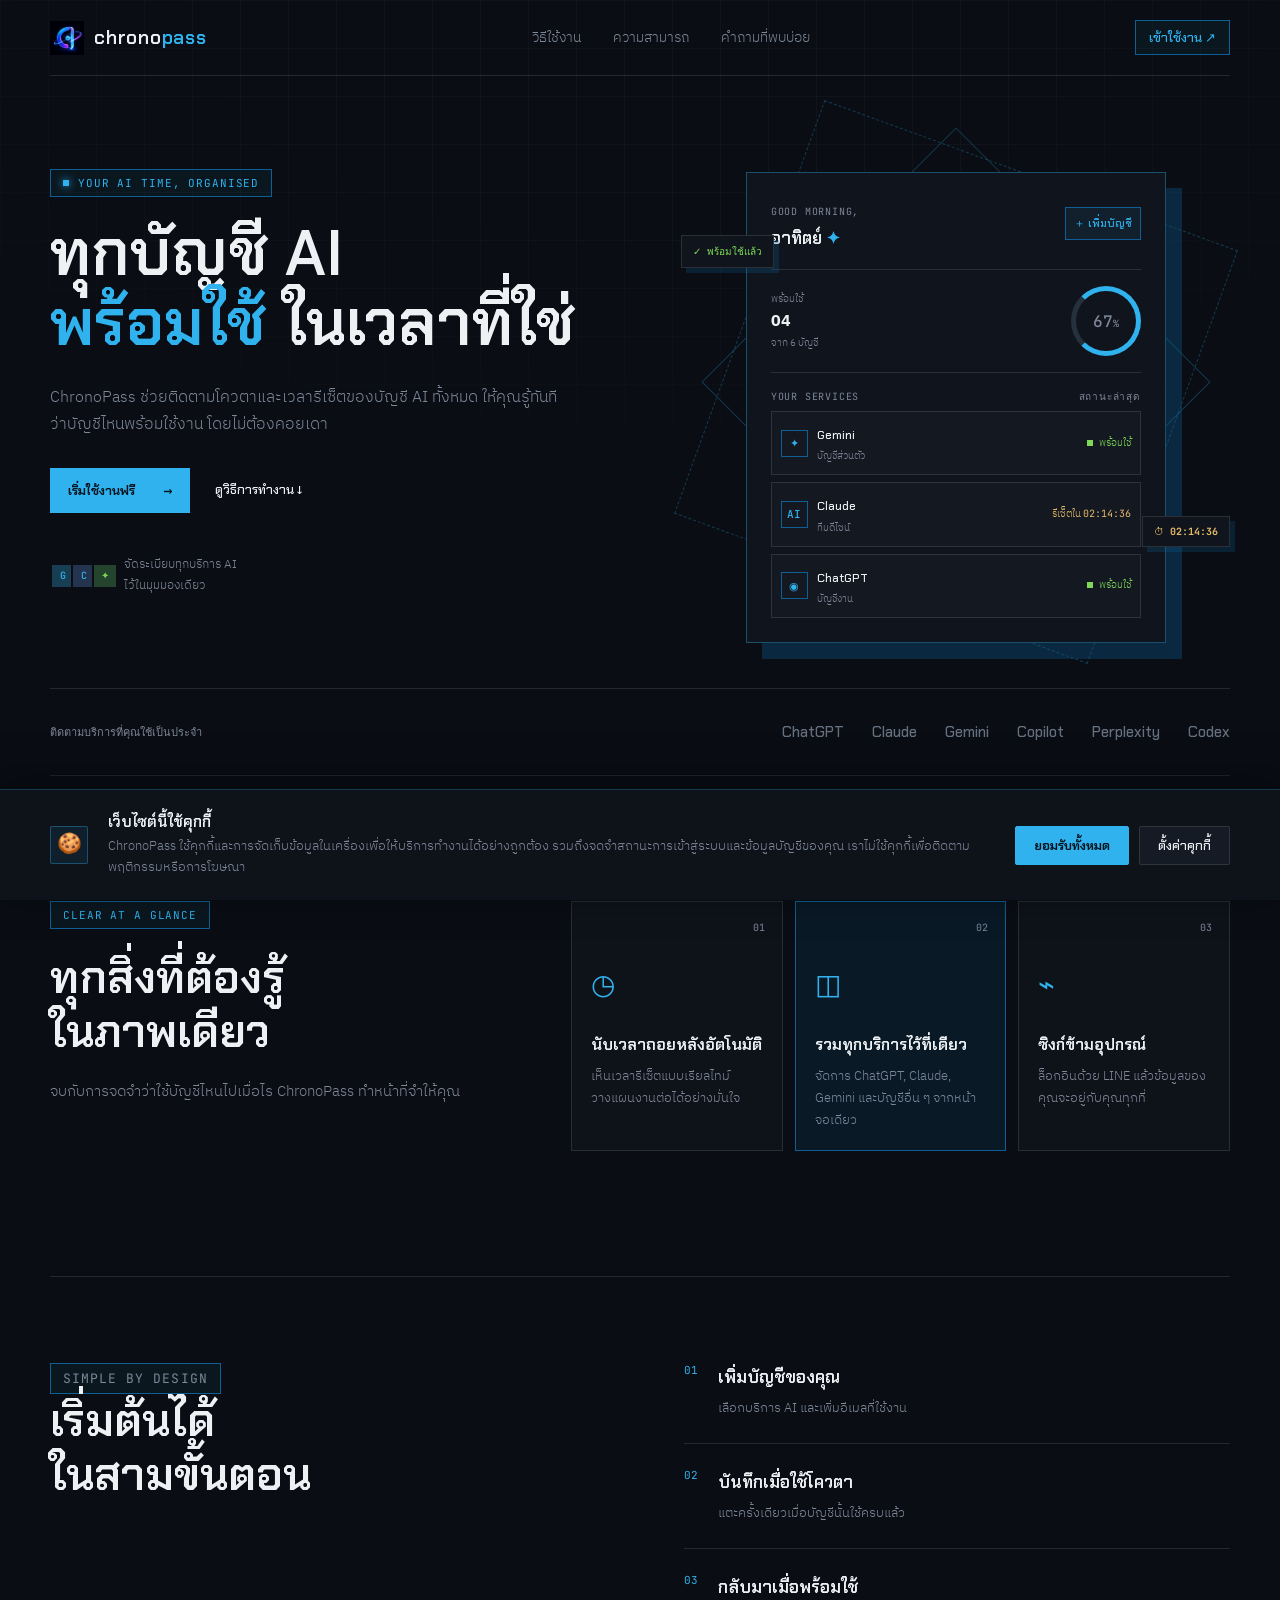
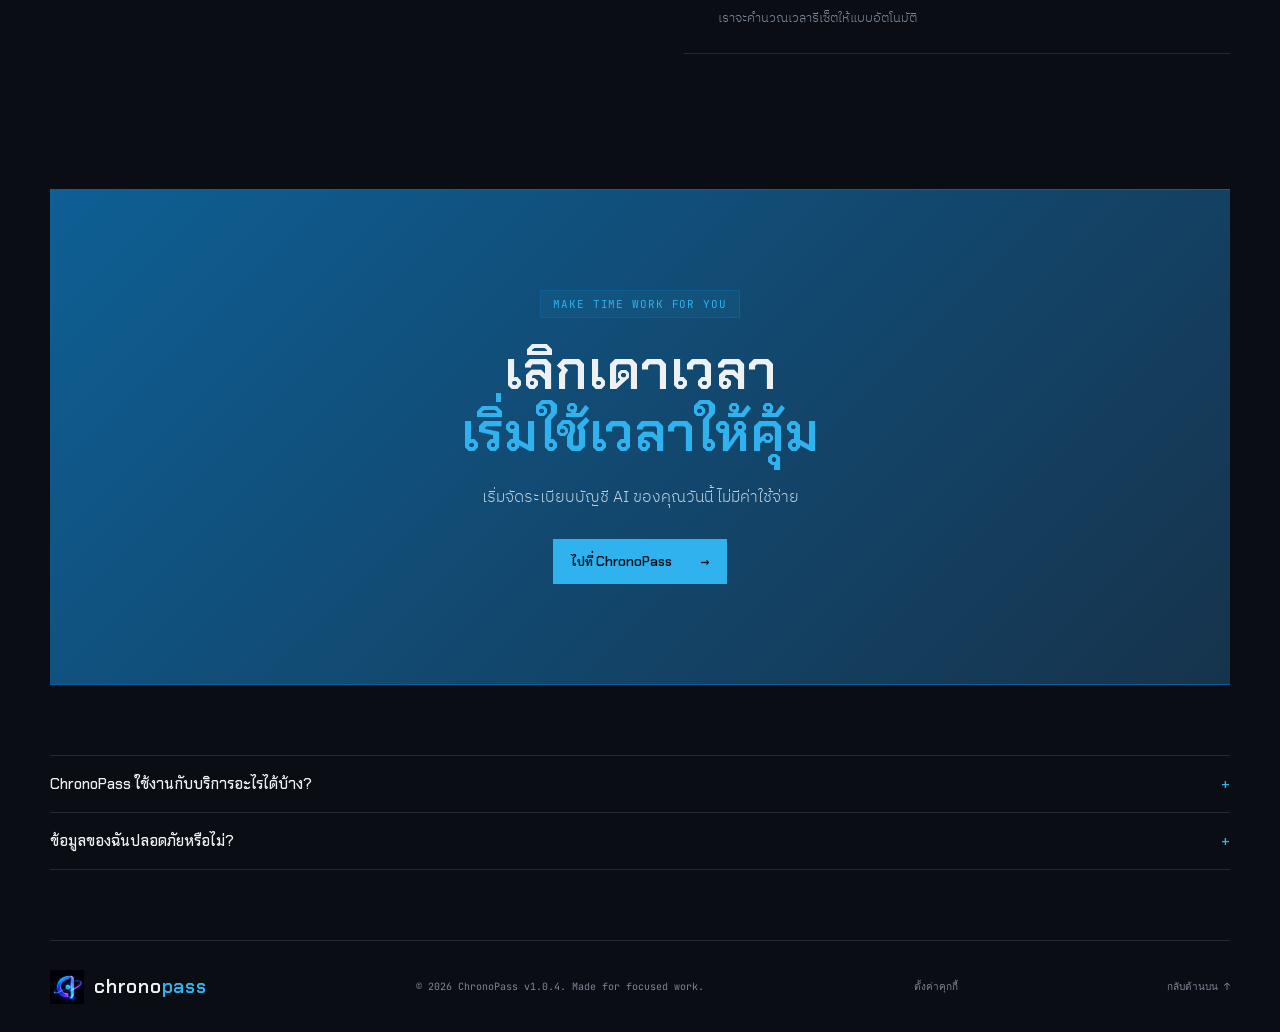
==== commit 17023f3b: "v1.0.4" ====
--- a/index.html
+++ b/index.html
@@ -206,7 +206,7 @@
           style="object-fit: contain"
         /><span>chrono<span>pass</span></span></a
       >
-      <p>© 2026 ChronoPass v1.0.3. Made for focused work.</p>
+      <p>© 2026 ChronoPass v1.0.4. Made for focused work.</p>
       <a class="cookie-settings-link" href="javascript:void(0)" onclick="openCookieSettings()">ตั้งค่าคุกกี้</a>
       <a href="#top">กลับด้านบน ↑</a>
     </footer>
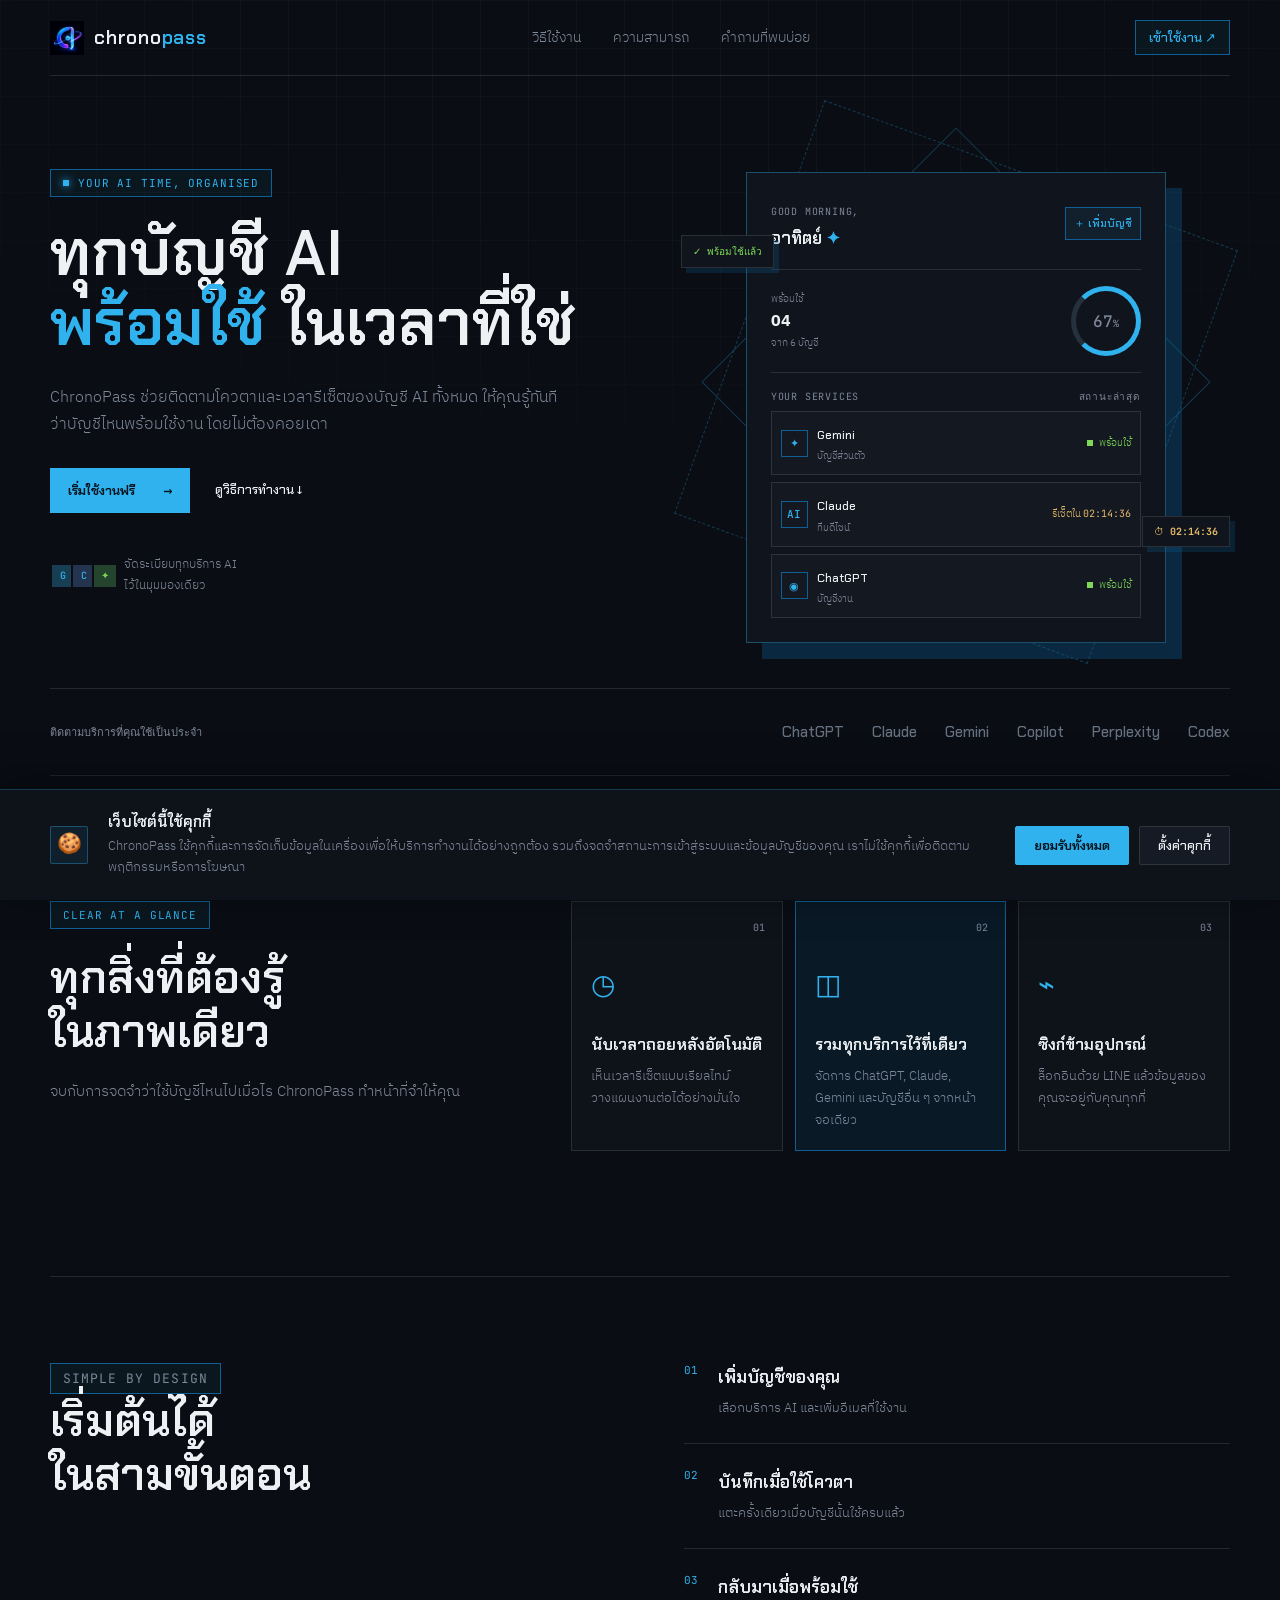
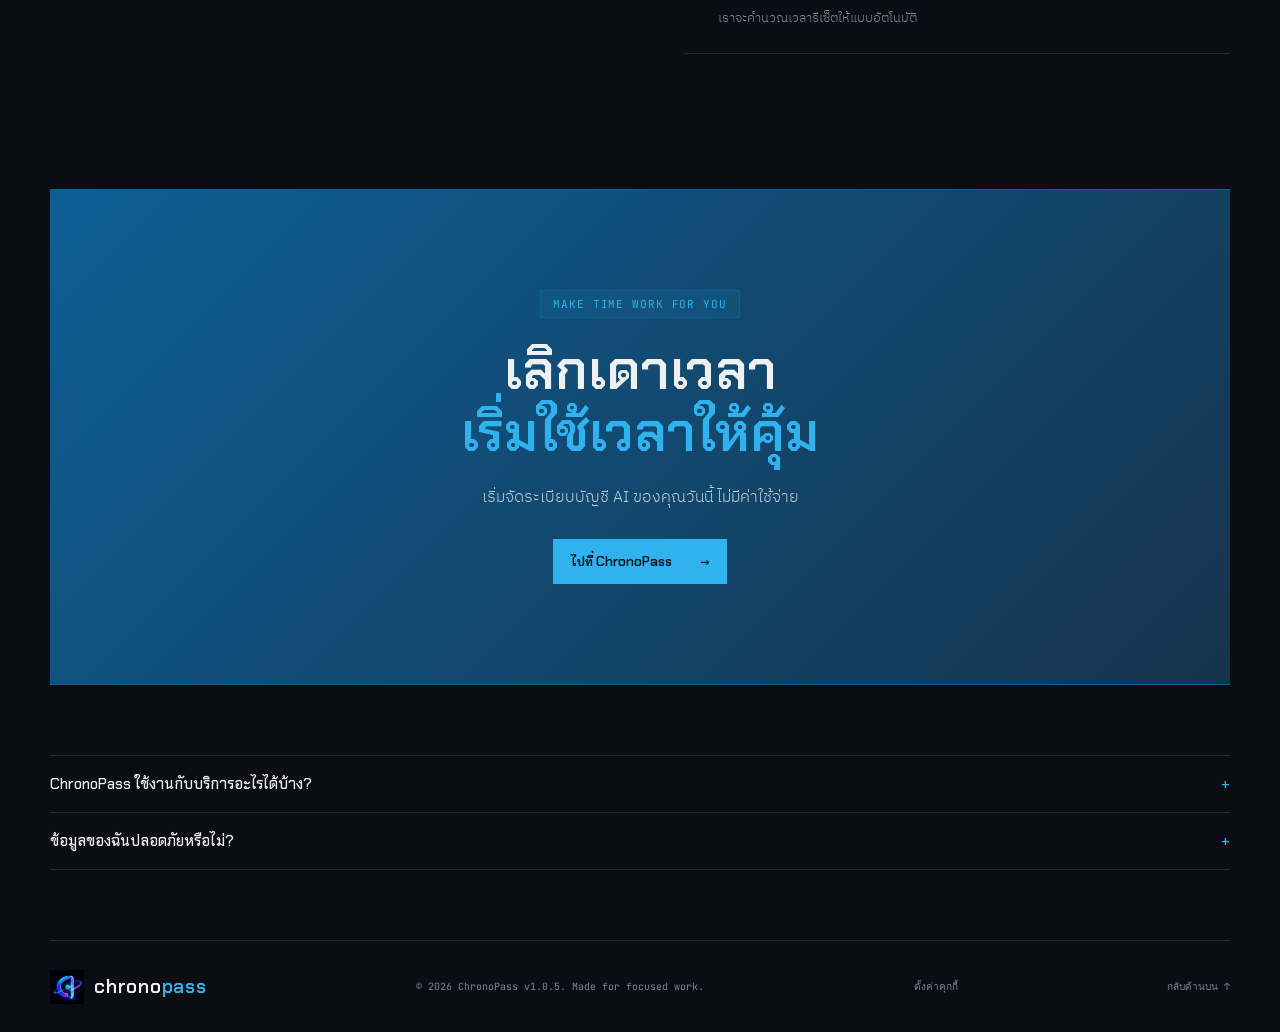
==== commit ade381d8: "v1.0.5" ====
--- a/index.html
+++ b/index.html
@@ -206,7 +206,7 @@
           style="object-fit: contain"
         /><span>chrono<span>pass</span></span></a
       >
-      <p>© 2026 ChronoPass v1.0.4. Made for focused work.</p>
+      <p>© 2026 ChronoPass v1.0.5. Made for focused work.</p>
       <a class="cookie-settings-link" href="javascript:void(0)" onclick="openCookieSettings()">ตั้งค่าคุกกี้</a>
       <a href="#top">กลับด้านบน ↑</a>
     </footer>
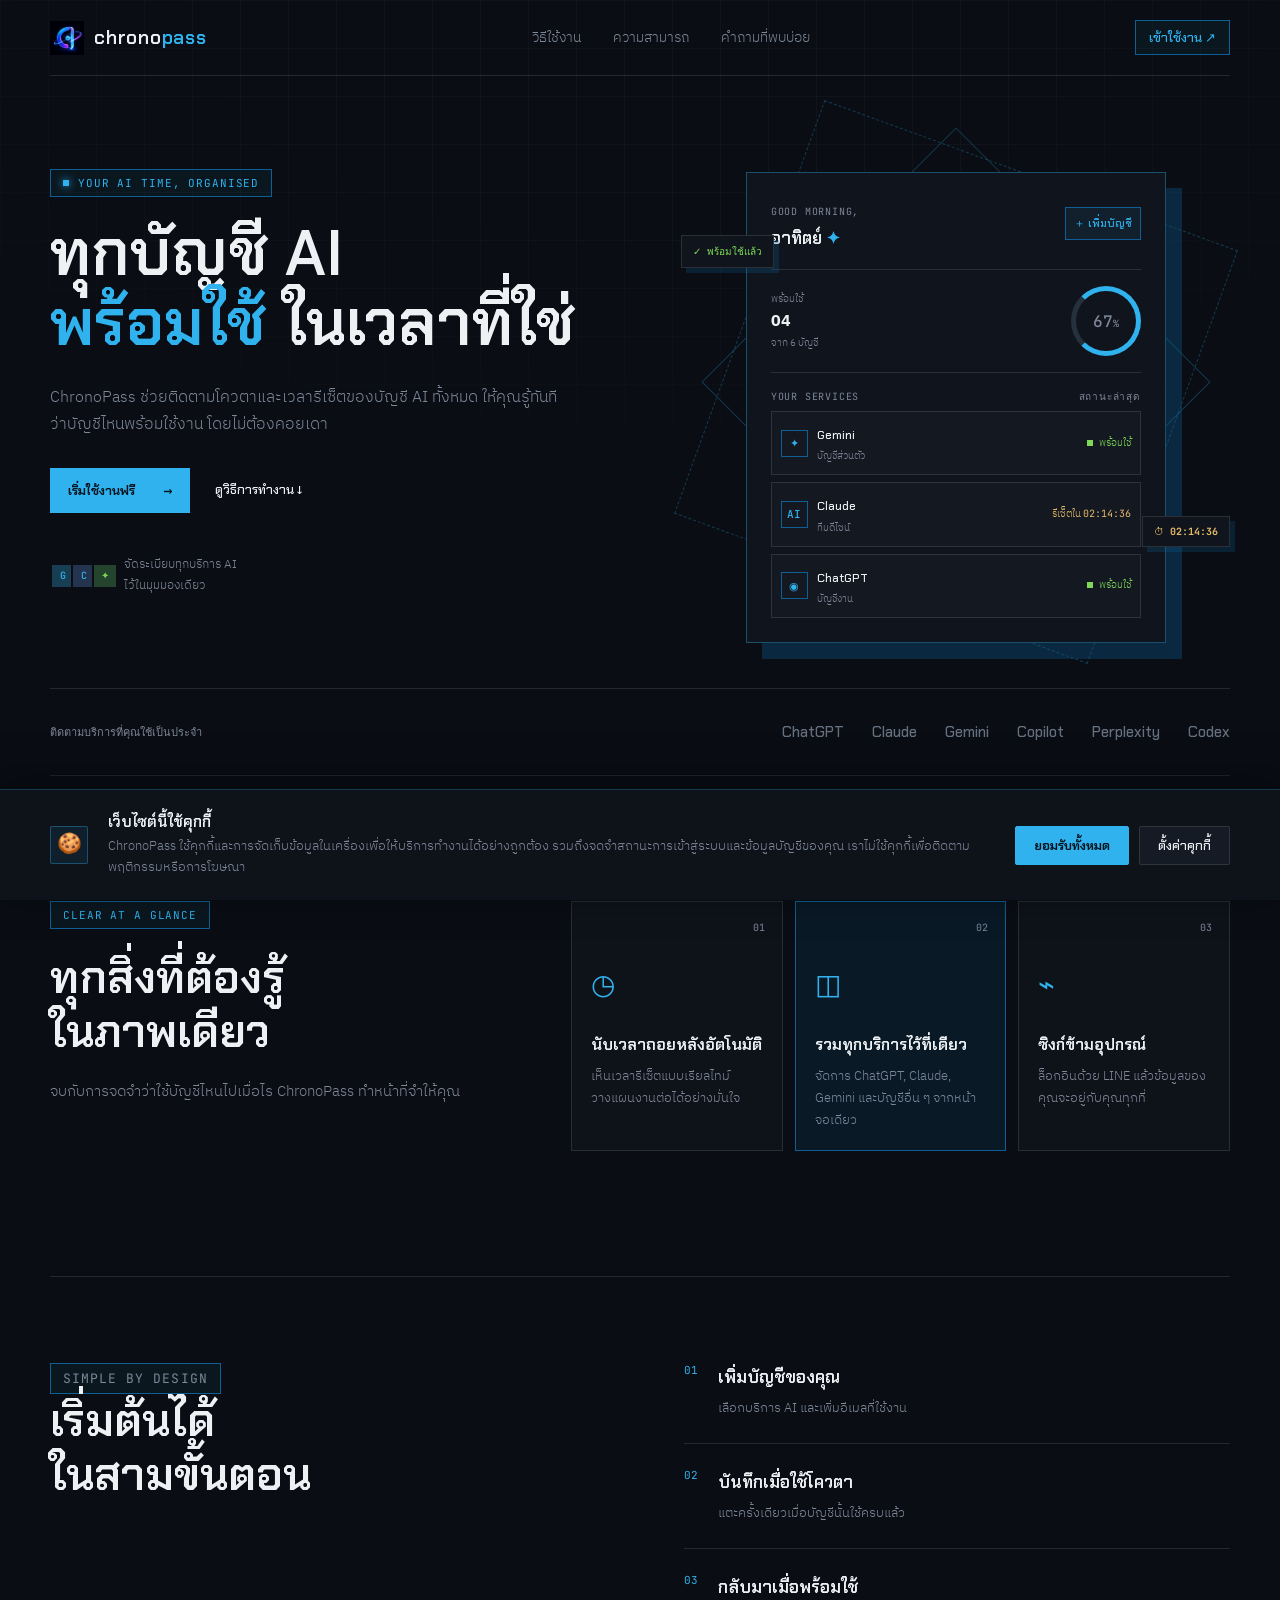
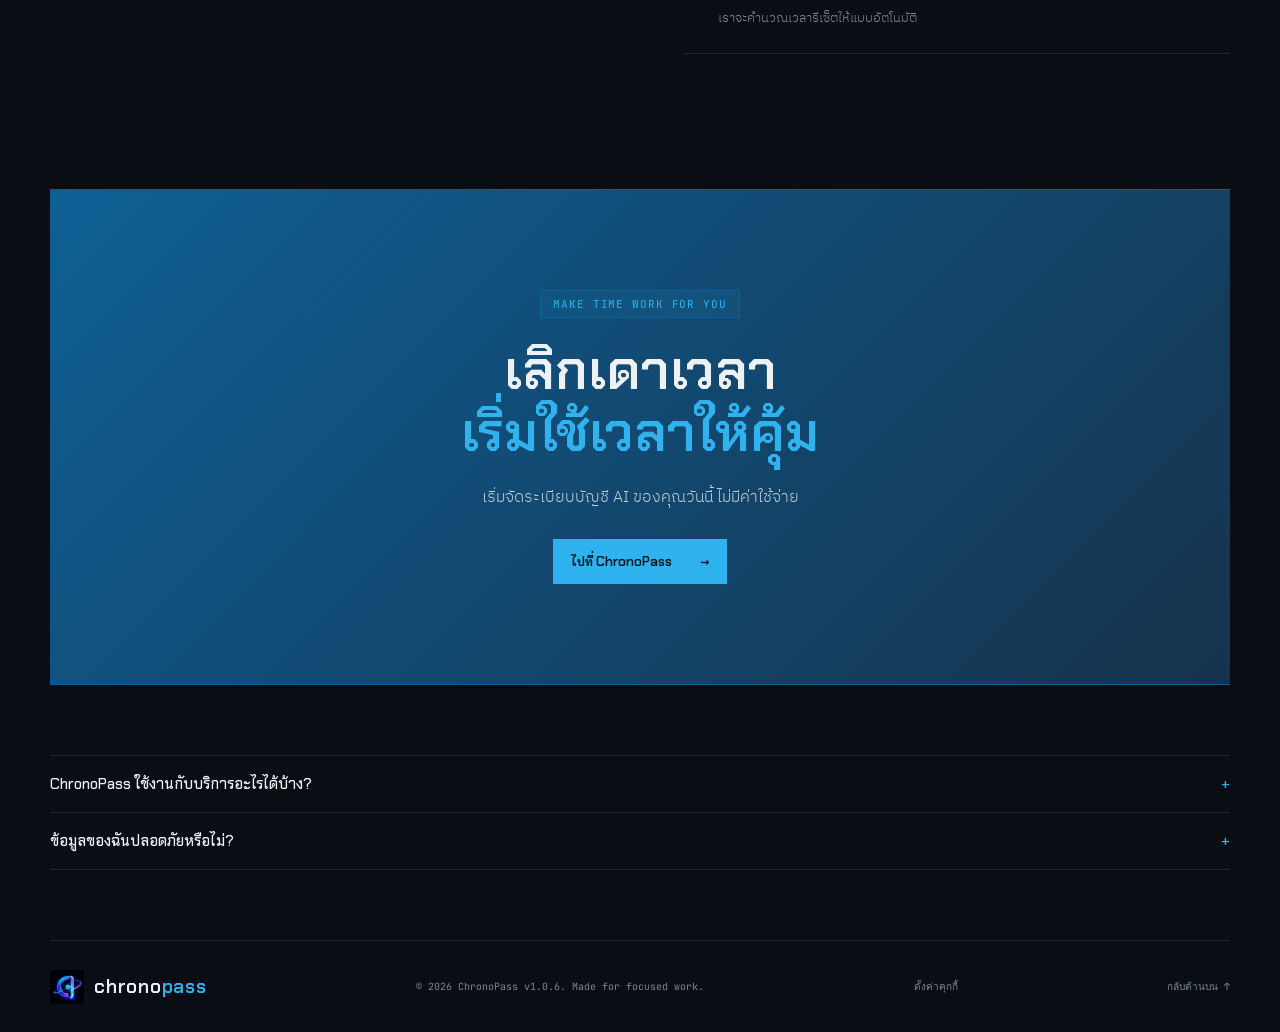
==== commit 805607a9: "v1.0.6" ====
--- a/index.html
+++ b/index.html
@@ -206,7 +206,7 @@
           style="object-fit: contain"
         /><span>chrono<span>pass</span></span></a
       >
-      <p>© 2026 ChronoPass v1.0.5. Made for focused work.</p>
+      <p>© 2026 ChronoPass v1.0.6. Made for focused work.</p>
       <a class="cookie-settings-link" href="javascript:void(0)" onclick="openCookieSettings()">ตั้งค่าคุกกี้</a>
       <a href="#top">กลับด้านบน ↑</a>
     </footer>
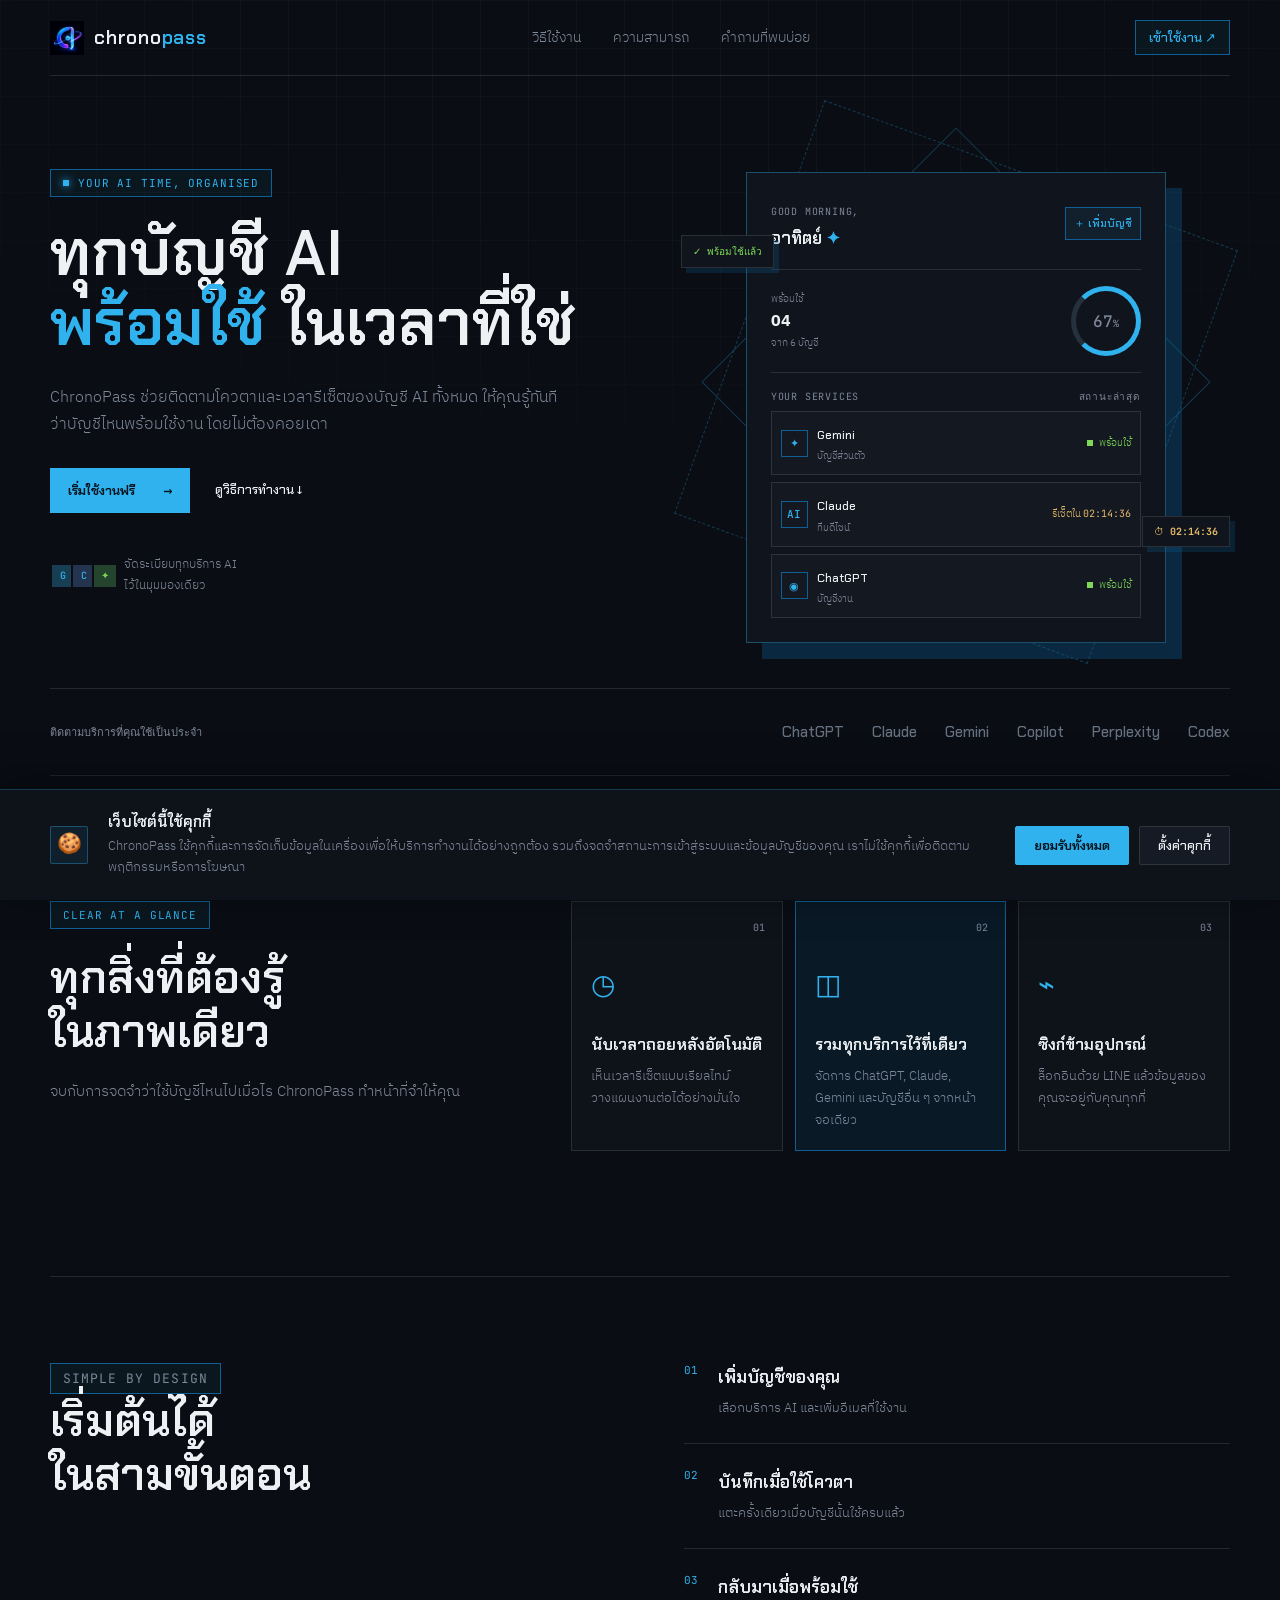
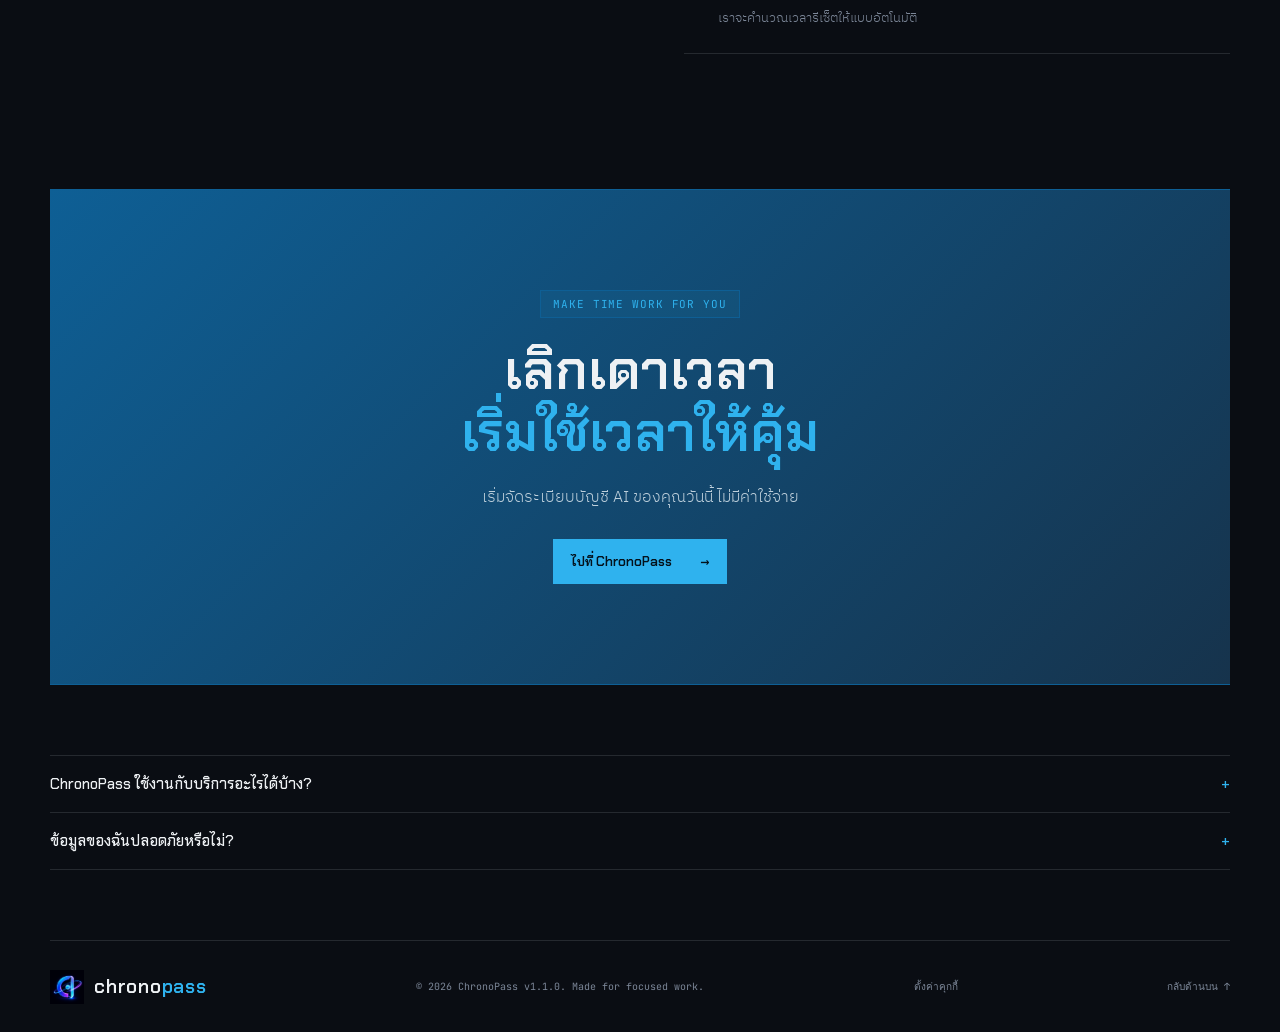
==== commit 1d7cd851: "v1.1.0" ====
--- a/index.html
+++ b/index.html
@@ -3,11 +3,20 @@
   <head>
     <meta charset="utf-8" />
     <meta name="viewport" content="width=device-width, initial-scale=1" />
+    <meta name="theme-color" content="#0a0d13" />
+    <meta name="apple-mobile-web-app-capable" content="yes" />
+    <meta name="apple-mobile-web-app-status-bar-style" content="black-translucent" />
+    <meta name="apple-mobile-web-app-title" content="ChronoPass" />
     <meta
       name="description"
       content="ChronoPass — ผู้ช่วยจัดการเวลาพร้อมใช้ของบัญชี AI ทุกบัญชี"
     />
     <title>ChronoPass — ทุกช่วงเวลาที่พร้อมใช้</title>
+    <link rel="icon" type="image/png" sizes="32x32" href="assets/images/favicon-32.png?v=1.1.0" />
+    <link rel="icon" type="image/png" href="assets/images/icon-192.png?v=1.1.0" />
+    <link rel="apple-touch-icon" sizes="180x180" href="assets/images/apple-touch-icon.png?v=1.1.0" />
+    <link rel="apple-touch-icon" href="assets/images/apple-touch-icon.png?v=1.1.0" />
+    <link rel="manifest" href="site.webmanifest?v=1.1.0" />
     <link rel="preconnect" href="https://fonts.googleapis.com" />
     <link rel="preconnect" href="https://fonts.gstatic.com" crossorigin />
     <link
@@ -206,7 +215,7 @@
           style="object-fit: contain"
         /><span>chrono<span>pass</span></span></a
       >
-      <p>© 2026 ChronoPass v1.0.6. Made for focused work.</p>
+      <p>© 2026 ChronoPass v1.1.0. Made for focused work.</p>
       <a class="cookie-settings-link" href="javascript:void(0)" onclick="openCookieSettings()">ตั้งค่าคุกกี้</a>
       <a href="#top">กลับด้านบน ↑</a>
     </footer>
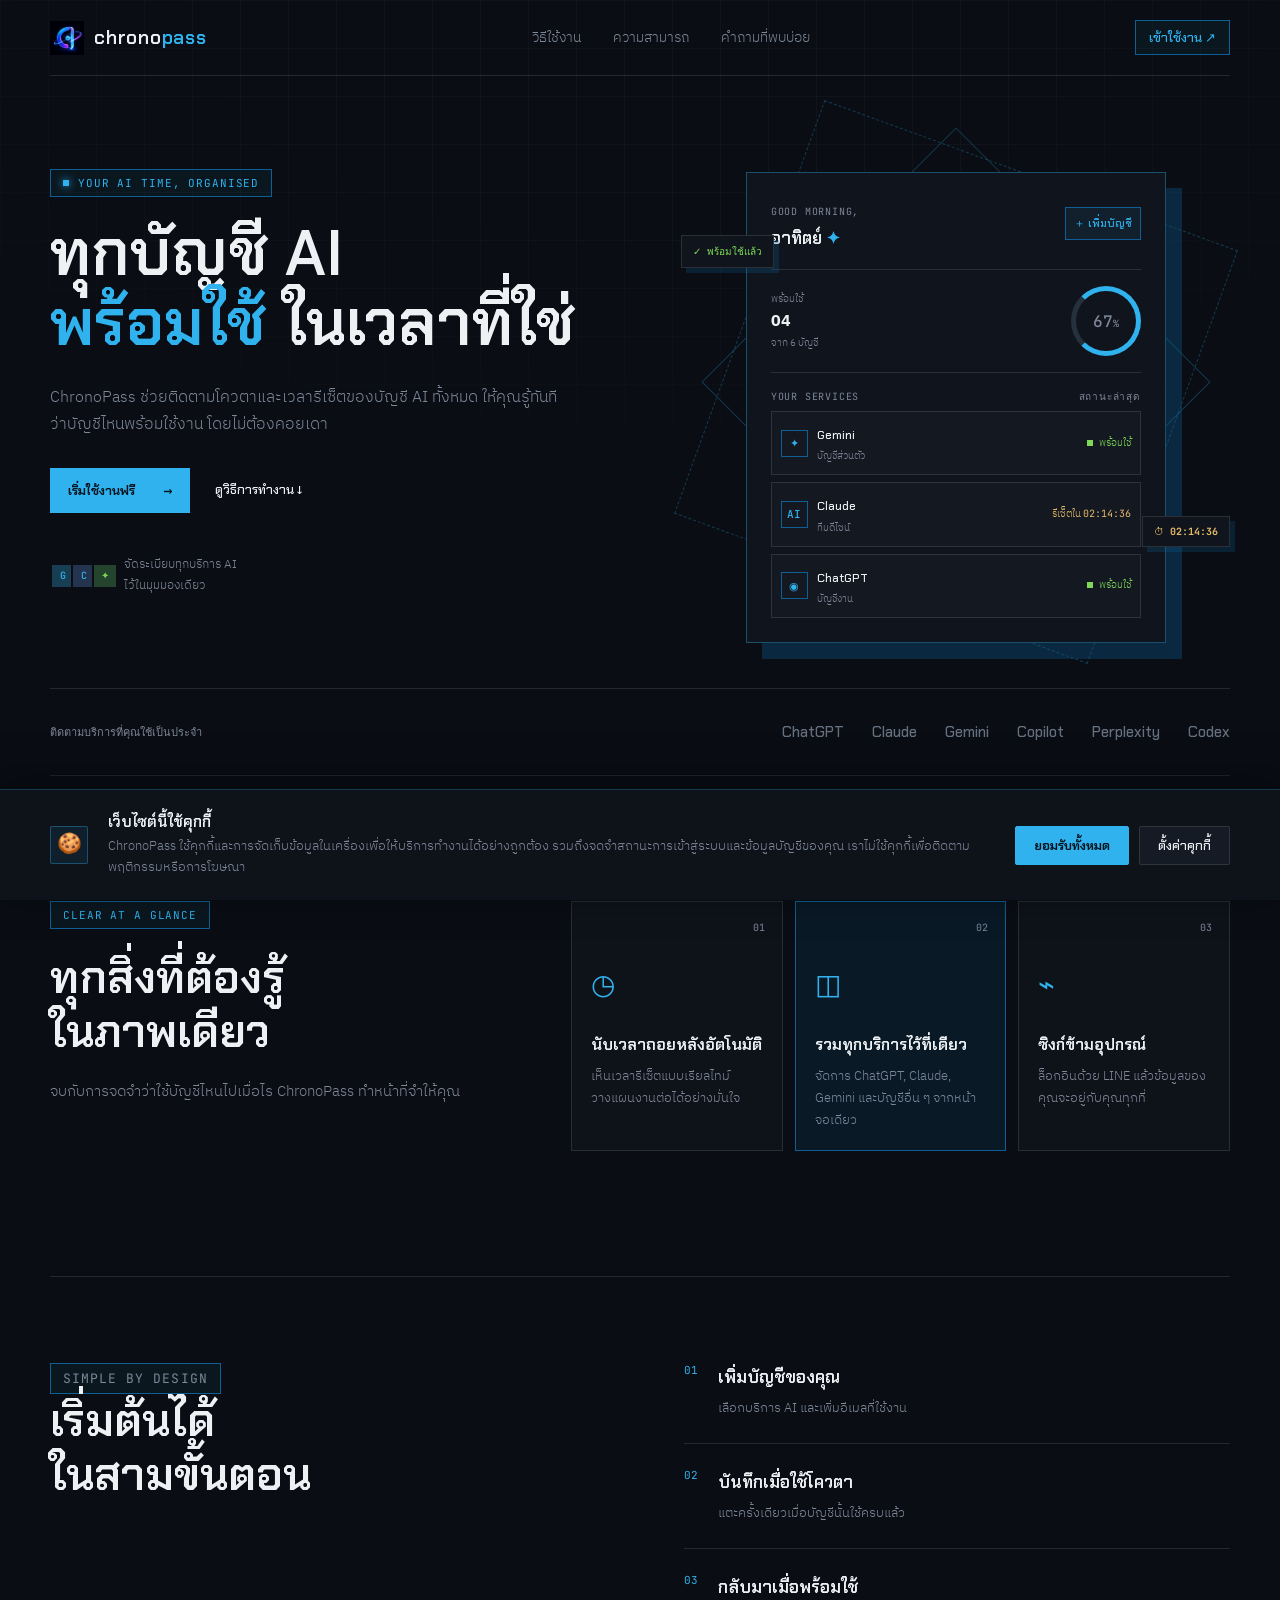
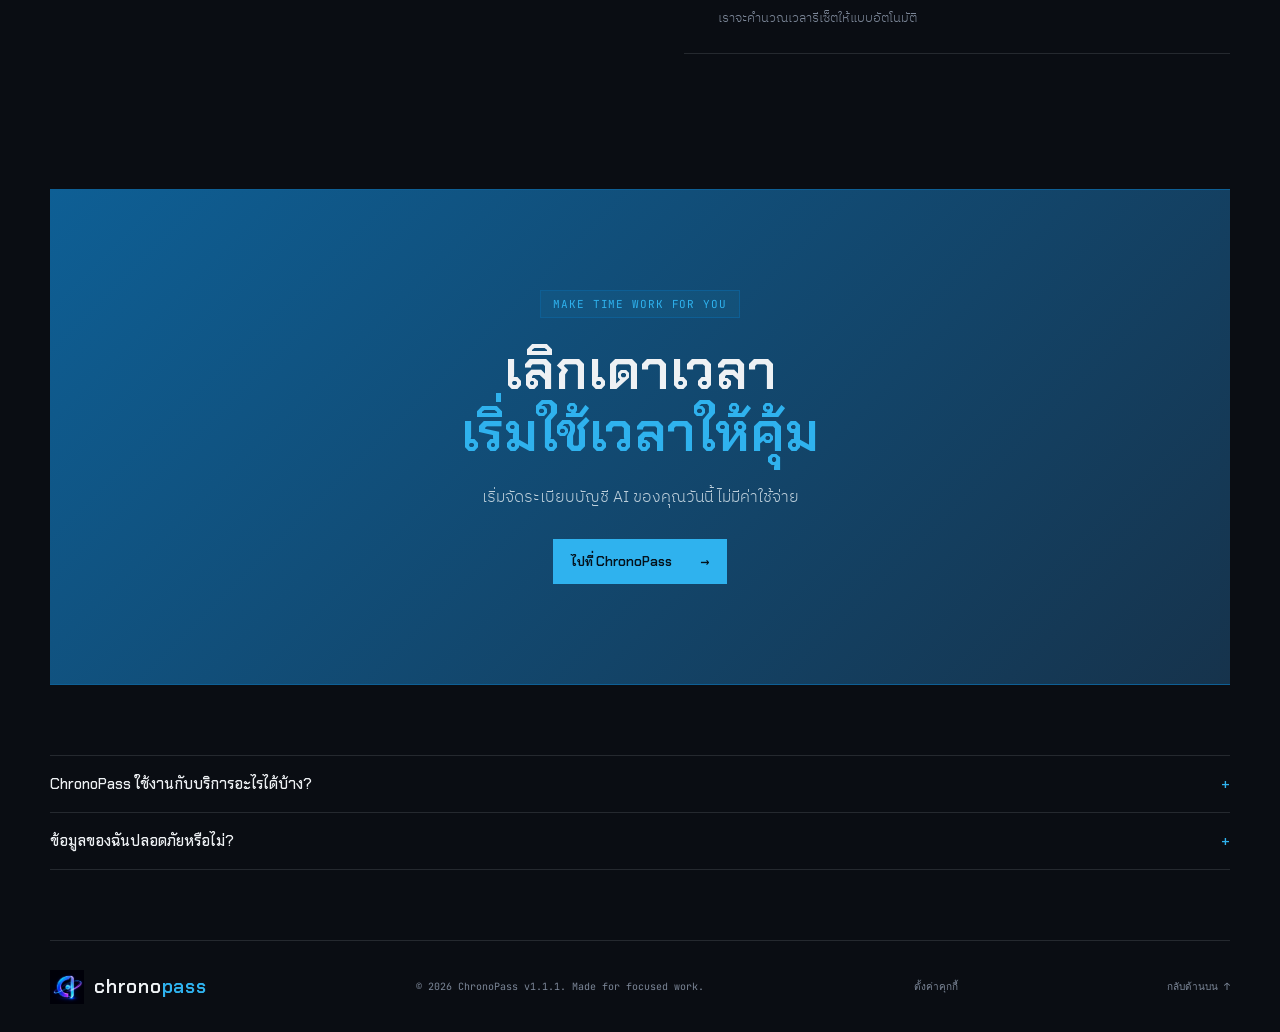
==== commit 211ac999: "v1.1.1" ====
--- a/index.html
+++ b/index.html
@@ -12,11 +12,11 @@
       content="ChronoPass — ผู้ช่วยจัดการเวลาพร้อมใช้ของบัญชี AI ทุกบัญชี"
     />
     <title>ChronoPass — ทุกช่วงเวลาที่พร้อมใช้</title>
-    <link rel="icon" type="image/png" sizes="32x32" href="assets/images/favicon-32.png?v=1.1.0" />
-    <link rel="icon" type="image/png" href="assets/images/icon-192.png?v=1.1.0" />
-    <link rel="apple-touch-icon" sizes="180x180" href="assets/images/apple-touch-icon.png?v=1.1.0" />
-    <link rel="apple-touch-icon" href="assets/images/apple-touch-icon.png?v=1.1.0" />
-    <link rel="manifest" href="site.webmanifest?v=1.1.0" />
+    <link rel="icon" type="image/png" sizes="32x32" href="assets/images/favicon-32.png?v=1.1.1" />
+    <link rel="icon" type="image/png" href="assets/images/icon-192.png?v=1.1.1" />
+    <link rel="apple-touch-icon" sizes="180x180" href="assets/images/apple-touch-icon.png?v=1.1.1" />
+    <link rel="apple-touch-icon" href="assets/images/apple-touch-icon.png?v=1.1.1" />
+    <link rel="manifest" href="site.webmanifest?v=1.1.1" />
     <link rel="preconnect" href="https://fonts.googleapis.com" />
     <link rel="preconnect" href="https://fonts.gstatic.com" crossorigin />
     <link
@@ -215,7 +215,7 @@
           style="object-fit: contain"
         /><span>chrono<span>pass</span></span></a
       >
-      <p>© 2026 ChronoPass v1.1.0. Made for focused work.</p>
+      <p>© 2026 ChronoPass v1.1.1. Made for focused work.</p>
       <a class="cookie-settings-link" href="javascript:void(0)" onclick="openCookieSettings()">ตั้งค่าคุกกี้</a>
       <a href="#top">กลับด้านบน ↑</a>
     </footer>
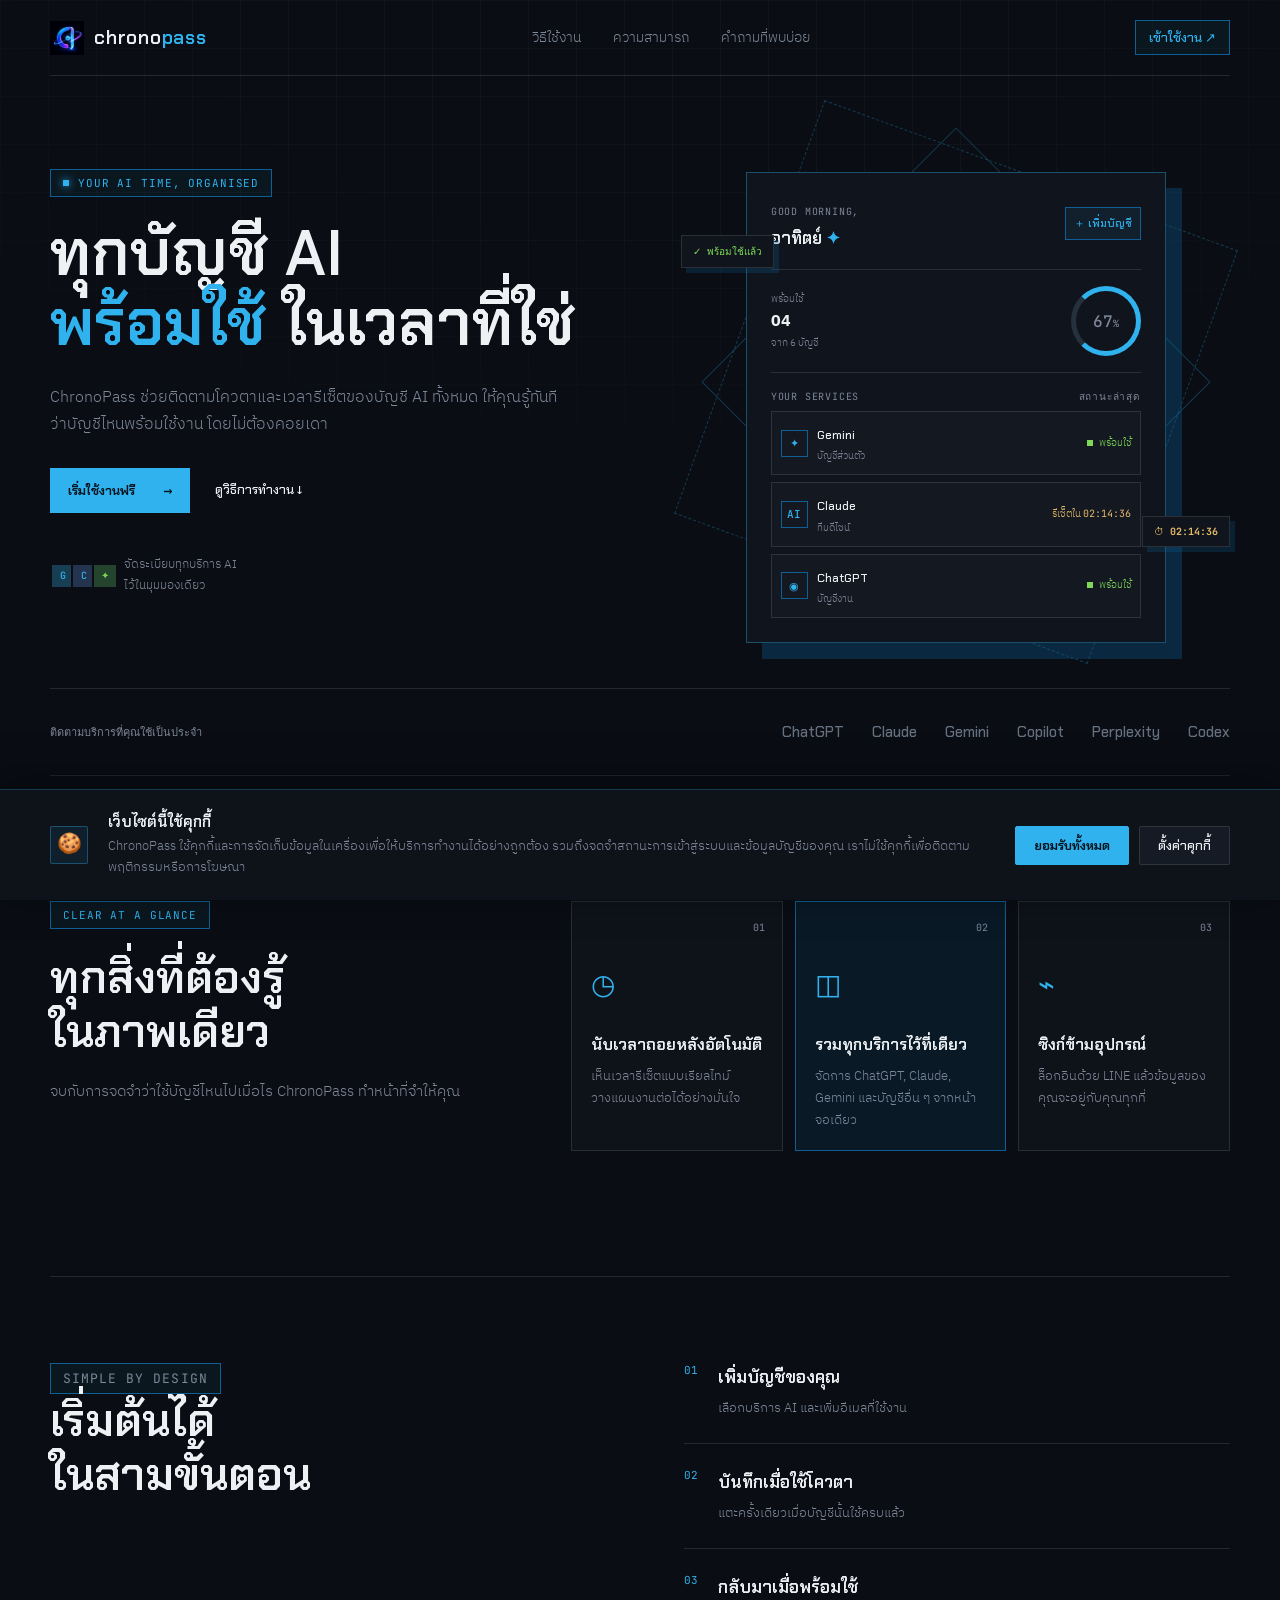
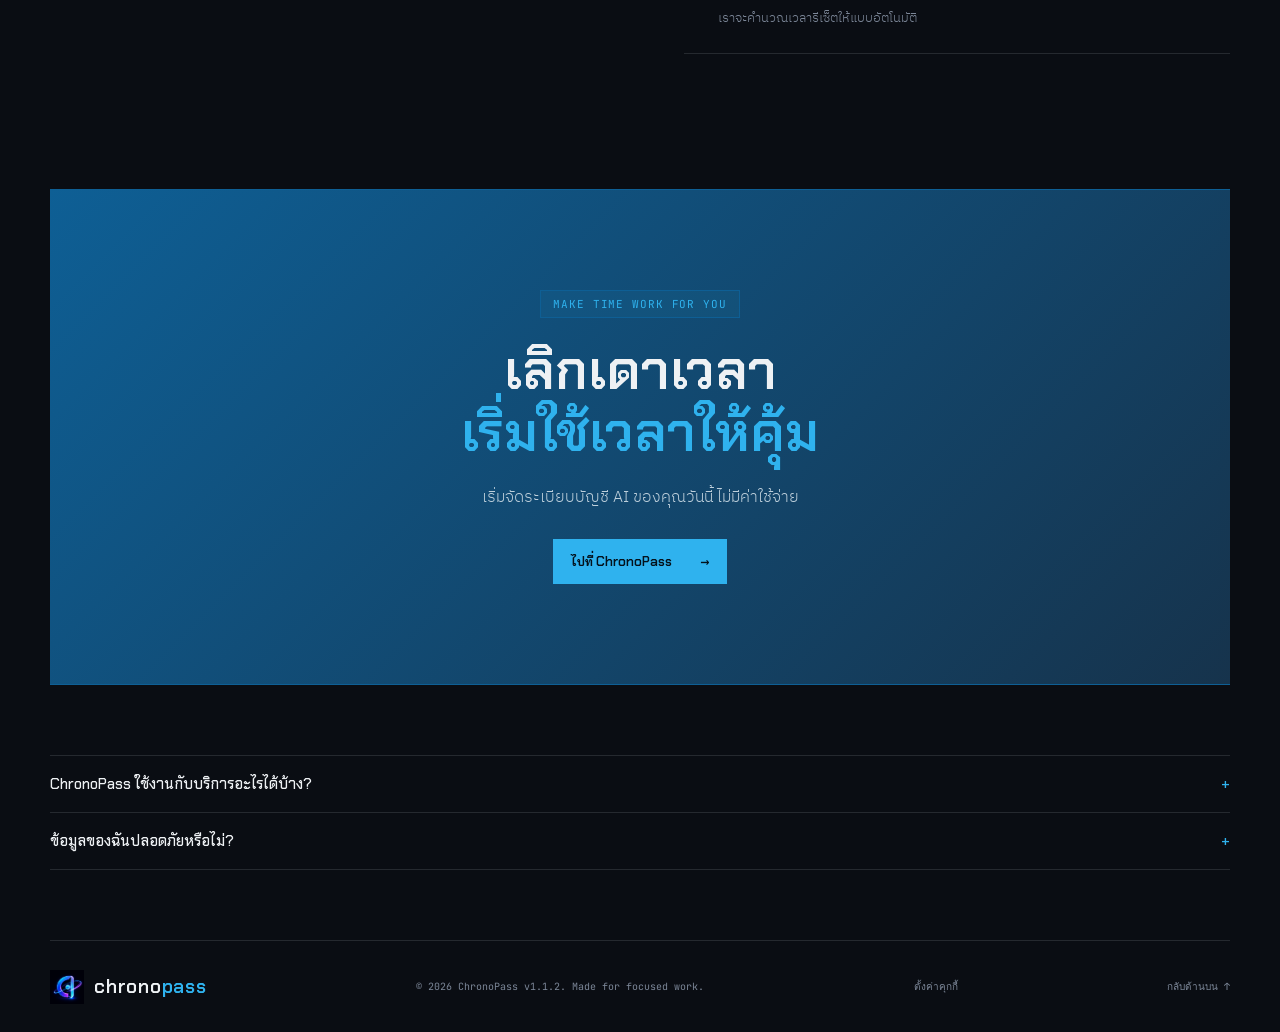
==== commit 93ad51f5: "v1.1.2" ====
--- a/index.html
+++ b/index.html
@@ -12,11 +12,11 @@
       content="ChronoPass — ผู้ช่วยจัดการเวลาพร้อมใช้ของบัญชี AI ทุกบัญชี"
     />
     <title>ChronoPass — ทุกช่วงเวลาที่พร้อมใช้</title>
-    <link rel="icon" type="image/png" sizes="32x32" href="assets/images/favicon-32.png?v=1.1.1" />
-    <link rel="icon" type="image/png" href="assets/images/icon-192.png?v=1.1.1" />
-    <link rel="apple-touch-icon" sizes="180x180" href="assets/images/apple-touch-icon.png?v=1.1.1" />
-    <link rel="apple-touch-icon" href="assets/images/apple-touch-icon.png?v=1.1.1" />
-    <link rel="manifest" href="site.webmanifest?v=1.1.1" />
+    <link rel="icon" type="image/png" sizes="32x32" href="assets/images/favicon-32.png?v=1.1.2" />
+    <link rel="icon" type="image/png" href="assets/images/icon-192.png?v=1.1.2" />
+    <link rel="apple-touch-icon" sizes="180x180" href="assets/images/apple-touch-icon.png?v=1.1.2" />
+    <link rel="apple-touch-icon" href="assets/images/apple-touch-icon.png?v=1.1.2" />
+    <link rel="manifest" href="site.webmanifest?v=1.1.2" />
     <link rel="preconnect" href="https://fonts.googleapis.com" />
     <link rel="preconnect" href="https://fonts.gstatic.com" crossorigin />
     <link
@@ -215,7 +215,7 @@
           style="object-fit: contain"
         /><span>chrono<span>pass</span></span></a
       >
-      <p>© 2026 ChronoPass v1.1.1. Made for focused work.</p>
+      <p>© 2026 ChronoPass v1.1.2. Made for focused work.</p>
       <a class="cookie-settings-link" href="javascript:void(0)" onclick="openCookieSettings()">ตั้งค่าคุกกี้</a>
       <a href="#top">กลับด้านบน ↑</a>
     </footer>
